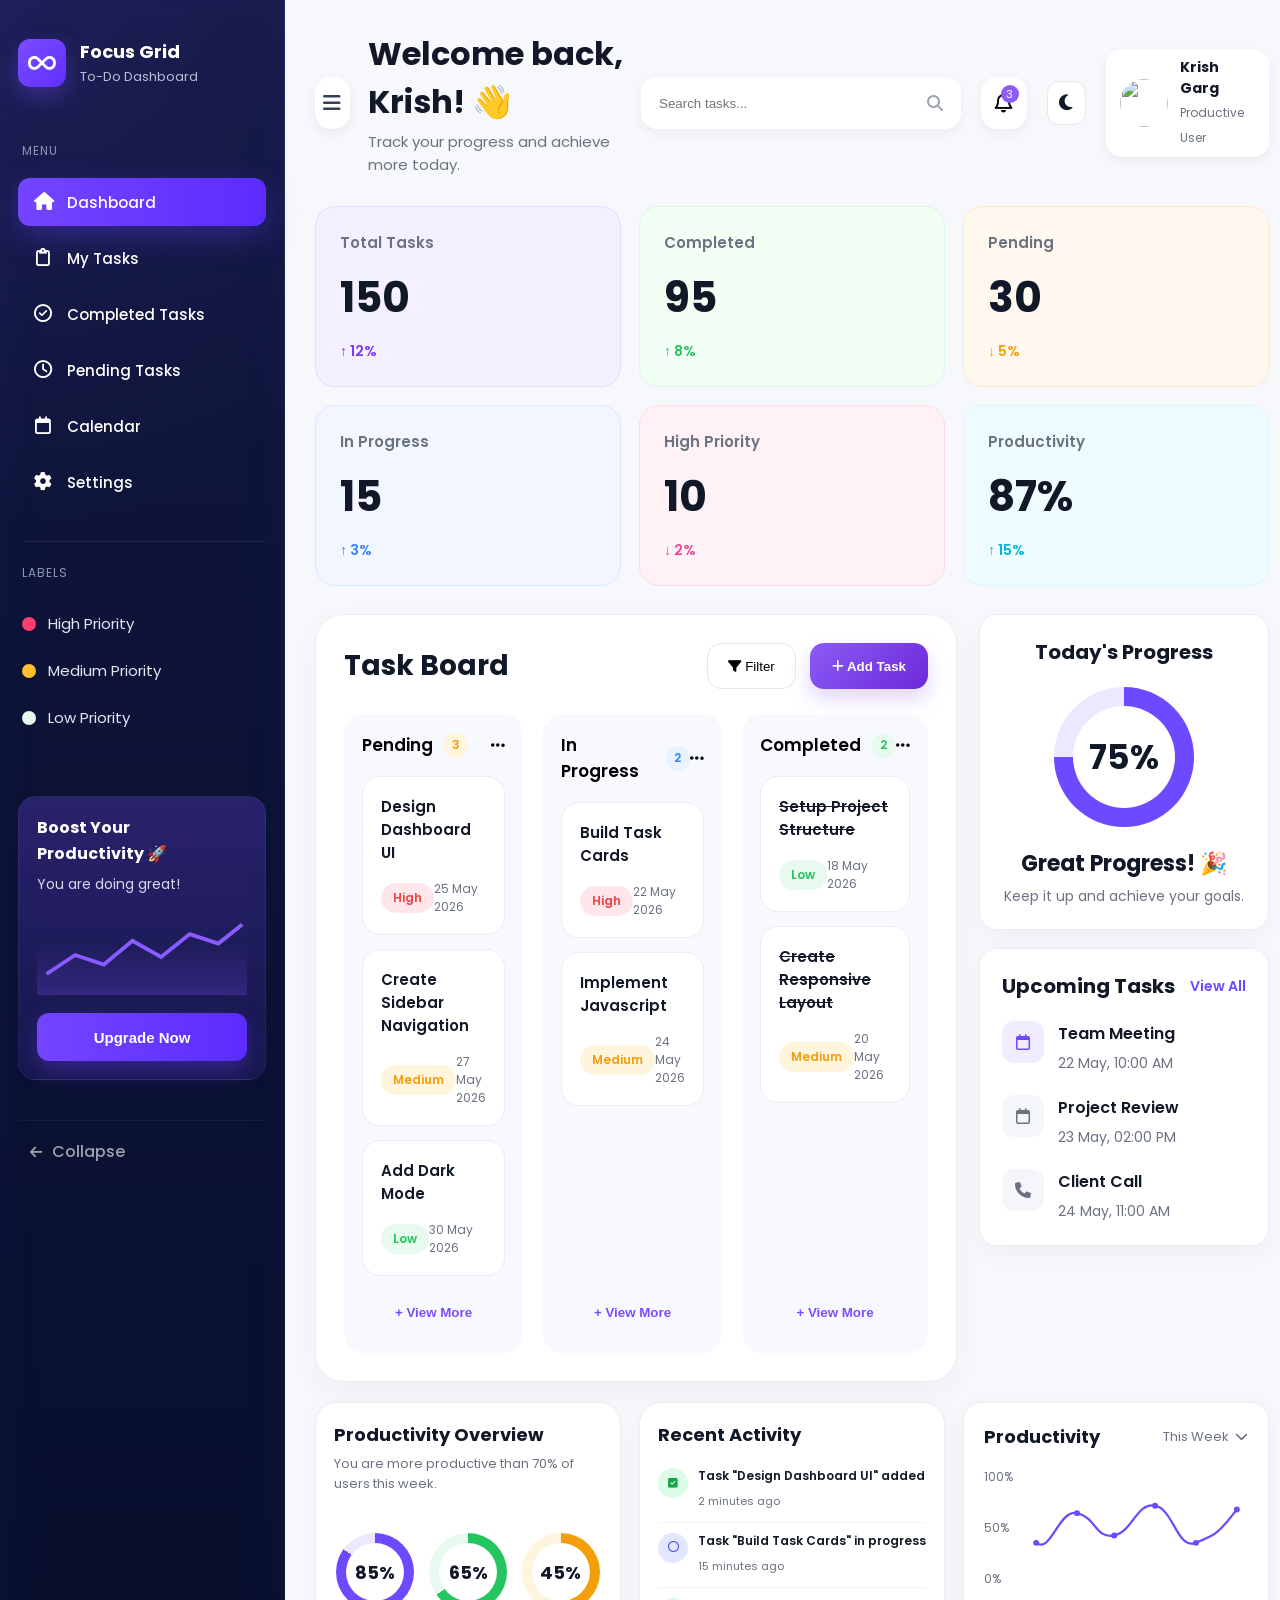
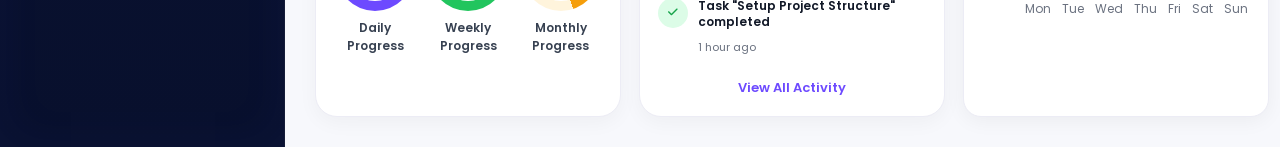
==== index.html @ 24619a92 "Add files via upload" ====
<!DOCTYPE html>
<html lang="en">

<head>
    <meta charset="UTF-8">
    <meta name="viewport" content="width=device-width, initial-scale=1.0">
    <title>CSS Grid Layout Example</title>
    <!-- Google Font -->
    <link href="https://fonts.googleapis.com/css2?family=Poppins:wght@300;400;500;600;700&display=swap"
        rel="stylesheet">

    <!-- Font Awesome -->
    <link rel="stylesheet" href="https://cdnjs.cloudflare.com/ajax/libs/font-awesome/6.5.1/css/all.min.css" />

    <!-- Remix Icons -->
    <link href="https://cdn.jsdelivr.net/npm/remixicon@4.2.0/fonts/remixicon.css" rel="stylesheet" />
    <link rel="stylesheet" href="style.css">
</head>

<body>

    <div class="dashboard">

        <!-- SIDEBAR -->
        <aside class="sidebar">

            <div>

                <!-- Logo -->
                <div class="logo">
                    <div class="logo-box">
                        <i class="fa-solid fa-infinity"></i>
                    </div>

                    <div>
                        <h2>Focus Grid</h2>
                        <p>To-Do Dashboard</p>
                    </div>
                </div>

                <!-- Menu -->
                <div class="menu-title">MENU</div>

                <ul class="menu">
                    <li class="active">
                        <i class="fa-solid fa-house"></i>
                        Dashboard
                    </li>

                    <li>
                        <i class="fa-regular fa-clipboard"></i>
                        My Tasks
                    </li>

                    <li>
                        <i class="fa-regular fa-circle-check"></i>
                        Completed Tasks
                    </li>

                    <li>
                        <i class="fa-regular fa-clock"></i>
                        Pending Tasks
                    </li>

                    <li>
                        <i class="fa-regular fa-calendar"></i>
                        Calendar
                    </li>

                    <li>
                        <i class="fa-solid fa-gear"></i>
                        Settings
                    </li>
                </ul>

                <!-- Labels -->
                <div class="menu-title labels-title">LABELS</div>

                <ul class="labels">

                    <li>
                        <span class="dot red"></span>
                        High Priority
                    </li>

                    <li>
                        <span class="dot yellow"></span>
                        Medium Priority
                    </li>

                    <li>
                        <span class="dot green"></span>
                        Low Priority
                    </li>

                </ul>

                <!-- Upgrade Card -->
                <div class="upgrade-card">

                    <h3>Boost Your<br>Productivity 🚀</h3>

                    <p>You are doing great!</p>

                    <div class="graph">
                        <span></span>
                    </div>

                    <button>Upgrade Now</button>

                </div>

                <div class="collapse-btn">
                    <i class="fa-solid fa-arrow-left"></i>
                    <span>Collapse</span>
                </div>

            </div>

        </aside>

        <!-- MAIN CONTENT -->
        <main class="main-content">

            <!-- TOPBAR -->
            <header class="topbar">

                <!-- Left Side -->
                <div class="header-left">

                    <button id="menuToggle" class="menu-toggle">
                        <i class="fa-solid fa-bars"></i>
                    </button>

                    <div class="welcome">
                        <h1>Welcome back, Krish! 👋</h1>
                        <p>Track your progress and achieve more today.</p>
                    </div>

                </div>

                <!-- Right Side -->
                <div class="top-actions">

                    <div class="search-box">
                        <input type="text" placeholder="Search tasks...">
                        <i class="fa-solid fa-magnifying-glass"></i>
                    </div>

                    <div class="notification">
                        <i class="fa-regular fa-bell"></i>
                        <span>3</span>
                    </div>

                    <div class="theme-toggle" id="themeToggle">
                        <i class="fa-solid fa-moon"></i>
                    </div>

                    <div class="profile">
                        <img src="https://i.pravatar.cc/60?img=57" alt="">
                        <div>
                            <h4>Krish Garg</h4>
                            <span>Productive User</span>
                        </div>
                    </div>

                </div>

            </header>

            <div class="content-area">
                <!-- Dashboard Content -->
            </div>

            <!-- Stats -->
            <section class="stats-grid">

                <div class="stat-card purple">
                    <h4>Total Tasks</h4>
                    <h2>150</h2>
                    <p>↑ 12%</p>
                </div>

                <div class="stat-card green">
                    <h4>Completed</h4>
                    <h2>95</h2>
                    <p>↑ 8%</p>
                </div>

                <div class="stat-card orange">
                    <h4>Pending</h4>
                    <h2>30</h2>
                    <p>↓ 5%</p>
                </div>

                <div class="stat-card blue">
                    <h4>In Progress</h4>
                    <h2>15</h2>
                    <p>↑ 3%</p>
                </div>

                <div class="stat-card pink">
                    <h4>High Priority</h4>
                    <h2>10</h2>
                    <p>↓ 2%</p>
                </div>

                <div class="stat-card cyan">
                    <h4>Productivity</h4>
                    <h2>87%</h2>
                    <p>↑ 15%</p>
                </div>

            </section>
            <div class="dashboard-content">

                <!-- TASK BOARD -->
                <section class="task-board">

                    <div class="board-header">

                        <h2>Task Board</h2>

                        <div class="board-actions">

                            <button class="filter-btn">
                                <i class="fa-solid fa-filter"></i>
                                Filter
                            </button>

                            <button class="add-btn" id="openTaskModal">
                                <i class="fa-solid fa-plus"></i>
                                Add Task
                            </button>

                        </div>

                    </div>

                    <div class="board-columns">

                        <!-- Pending -->
                        <div class="task-column">

                            <div class="column-header">
                                <div class="title-group">
                                    <h3>Pending</h3>
                                    <span class="count orange" id="pendingCount">3</span>
                                </div>

                                <i class="fa-solid fa-ellipsis"></i>
                            </div>

                            <div class="task-list" id="pendingTasks">

                                <div class="task-card">
                                    <h4>Design Dashboard UI</h4>
                                    <div class="task-footer">
                                        <span class="priority high">High</span>
                                        <span class="date">25 May 2026</span>
                                    </div>
                                </div>

                                <div class="task-card">
                                    <h4>Create Sidebar Navigation</h4>
                                    <div class="task-footer">
                                        <span class="priority medium">Medium</span>
                                        <span class="date">27 May 2026</span>
                                    </div>
                                </div>

                                <div class="task-card">
                                    <h4>Add Dark Mode</h4>
                                    <div class="task-footer">
                                        <span class="priority low">Low</span>
                                        <span class="date">30 May 2026</span>
                                    </div>
                                </div>

                            </div>

                            <button class="column-add">+ View More</button>

                        </div>

                        <!-- In Progress -->
                        <div class="task-column">

                            <div class="column-header">
                                <div class="title-group">
                                    <h3>In Progress</h3>
                                    <span class="count blue" id="progressCount">2</span>
                                </div>

                                <i class="fa-solid fa-ellipsis"></i>
                            </div>

                            <div class="task-list" id="progressTasks">

                                <div class="task-card">
                                    <h4>Build Task Cards</h4>
                                    <div class="task-footer">
                                        <span class="priority high">High</span>
                                        <span class="date">22 May 2026</span>
                                    </div>
                                </div>

                                <div class="task-card">
                                    <h4>Implement Javascript</h4>
                                    <div class="task-footer">
                                        <span class="priority medium">Medium</span>
                                        <span class="date">24 May 2026</span>
                                    </div>
                                </div>

                            </div>

                            <button class="column-add">+ View More</button>

                        </div>

                        <!-- Completed -->
                        <div class="task-column">

                            <div class="column-header">
                                <div class="title-group">
                                    <h3>Completed</h3>
                                    <span class="count green" id="completedCount">2</span>
                                </div>

                                <i class="fa-solid fa-ellipsis"></i>
                            </div>

                            <div class="task-list" id="completedTasks">

                                <div class="task-card completed">
                                    <h4>Setup Project Structure</h4>
                                    <div class="task-footer">
                                        <span class="priority low">Low</span>
                                        <span class="date">18 May 2026</span>
                                    </div>
                                </div>

                                <div class="task-card completed">
                                    <h4>Create Responsive Layout</h4>
                                    <div class="task-footer">
                                        <span class="priority medium">Medium</span>
                                        <span class="date">20 May 2026</span>
                                    </div>
                                </div>

                            </div>

                            <button class="column-add">+ View More</button>

                        </div>

                    </div>

                </section>

                <!-- ADD TASK MODAL -->
                <div class="task-modal" id="taskModal">

                    <div class="task-modal-content">

                        <button class="close-modal" id="closeModal">×</button>

                        <h2>Add New Task</h2>

                        <input type="text" id="taskName" placeholder="Task Name">

                        <input type="date" id="taskDate">

                        <select id="taskLabel">
                            <option value="high">High Priority</option>
                            <option value="medium">Medium Priority</option>
                            <option value="low">Low Priority</option>
                        </select>

                        <select id="taskCategory">
                            <option value="pending">Pending</option>
                            <option value="progress">In Progress</option>
                            <option value="completed">Completed</option>
                        </select>

                        <button id="saveTask">Add Task</button>

                    </div>
                </div>

                <!-- Future Right Panel -->
                <aside class="right-panel">

                    <!-- Today's Progress -->
                    <div class="right-card progress-card">

                        <h3>Today's Progress</h3>

                        <div class="progress-circle">
                            <span>75%</span>
                        </div>

                        <h4>Great Progress! 🎉</h4>

                        <p>Keep it up and achieve your goals.</p>

                    </div>

                    <!-- Upcoming Tasks -->
                    <div class="right-card upcoming-card">

                        <div class="card-header">
                            <h3>Upcoming Tasks</h3>
                            <a href="#">View All</a>
                        </div>

                        <div class="upcoming-task">

                            <div class="task-icon purple">
                                <i class="fa-regular fa-calendar"></i>
                            </div>

                            <div class="task-info">
                                <h4>Team Meeting</h4>
                                <span>22 May, 10:00 AM</span>
                            </div>

                        </div>

                        <div class="upcoming-task">

                            <div class="task-icon gray">
                                <i class="fa-regular fa-calendar"></i>
                            </div>

                            <div class="task-info">
                                <h4>Project Review</h4>
                                <span>23 May, 02:00 PM</span>
                            </div>

                        </div>

                        <div class="upcoming-task">

                            <div class="task-icon gray">
                                <i class="fa-solid fa-phone"></i>
                            </div>

                            <div class="task-info">
                                <h4>Client Call</h4>
                                <span>24 May, 11:00 AM</span>
                            </div>

                        </div>

                    </div>


                </aside>

            </div>

            <!-- ================= PRODUCTIVITY + ACTIVITY ================= -->

            <section class="bottom-widgets">

                <!-- Productivity Overview -->

                <div class="bottom-card productivity-overview">

                    <h3>Productivity Overview</h3>

                    <p class="overview-text">
                        You are more productive than 70% of users this week.
                    </p>

                    <div class="progress-stats">

                        <div class="mini-progress">
                            <div class="circle circle-purple">
                                <span>85%</span>
                            </div>
                            <h5>Daily Progress</h5>
                        </div>

                        <div class="mini-progress">
                            <div class="circle circle-green">
                                <span>65%</span>
                            </div>
                            <h5>Weekly Progress</h5>
                        </div>

                        <div class="mini-progress">
                            <div class="circle circle-orange">
                                <span>45%</span>
                            </div>
                            <h5>Monthly Progress</h5>
                        </div>

                    </div>

                </div>

                <!-- Recent Activity -->

                <div class="bottom-card recent-activity">

                    <h3>Recent Activity</h3>

                    <div class="activity-list" id="activityList">

                        <div class="activity-item">

                            <div class="activity-icon green-bg">
                                <i class="fa-solid fa-square-check"></i>
                            </div>

                            <div class="activity-content">
                                <h4>Task "Design Dashboard UI" added</h4>
                                <span>2 minutes ago</span>
                            </div>

                        </div>

                        <div class="activity-item">

                            <div class="activity-icon blue-bg">
                                <i class="fa-regular fa-circle"></i>
                            </div>

                            <div class="activity-content">
                                <h4>Task "Build Task Cards" in progress</h4>
                                <span>15 minutes ago</span>
                            </div>

                        </div>

                        <div class="activity-item">

                            <div class="activity-icon light-green-bg">
                                <i class="fa-solid fa-check"></i>
                            </div>

                            <div class="activity-content">
                                <h4>Task "Setup Project Structure" completed</h4>
                                <span>1 hour ago</span>
                            </div>

                        </div>

                    </div>

                    <a href="#" class="activity-link">
                        View All Activity
                    </a>

                </div>

                <div class="productivity-card">

                    <div class="productivity-header">
                        <h3>Productivity</h3>

                        <div class="week-select">
                            This Week
                            <i class="fa-solid fa-chevron-down"></i>
                        </div>
                    </div>

                    <div class="chart-wrapper">

                        <div class="y-axis">
                            <span>100%</span>
                            <span>50%</span>
                            <span>0%</span>
                        </div>

                        <div class="chart-area">

                            <svg viewBox="0 0 300 120">

                                <path d="M15 80
                       C35 95,45 35,70 40
                       C95 45,95 75,120 70
                       C145 65,150 25,175 30
                       C200 35,205 90,230 80
                       C250 70,255 75,285 35" fill="none" stroke="#6D4AFF" stroke-width="3" stroke-linecap="round" />

                                <circle cx="15" cy="80" r="4" />
                                <circle cx="70" cy="40" r="4" />
                                <circle cx="120" cy="70" r="4" />
                                <circle cx="175" cy="30" r="4" />
                                <circle cx="230" cy="80" r="4" />
                                <circle cx="285" cy="35" r="4" />

                            </svg>

                            <div class="days">
                                <span>Mon</span>
                                <span>Tue</span>
                                <span>Wed</span>
                                <span>Thu</span>
                                <span>Fri</span>
                                <span>Sat</span>
                                <span>Sun</span>
                            </div>

                        </div>

                    </div>

                </div>
            </section>
        </main>
        <script src="script.js"></script>
</body>
---- style.css ----
* {
    margin: 0;
    padding: 0;
    box-sizing: border-box;
}

body {
    background: #f6f7fb;
    font-family: 'Poppins', sans-serif;
}

.dashboard {
    display: flex;
    min-height: 100vh;
    position: relative;
    overflow-x: hidden;
}

/* Sidebar */

@import url('https://fonts.googleapis.com/css2?family=Inter:wght@400;500;600;700&display=swap');

.sidebar {
    width: 285px;
    min-width: 285px;
    min-height: 100vh;
    transition:
        transform .35s ease,
        opacity .35s ease;
    transform: translateX(0);
    background:
        radial-gradient(circle at top left,
            rgba(112, 81, 255, .12),
            transparent 30%),
        linear-gradient(180deg,
            #11183f 0%,
            #0b1234 50%,
            #08102d 100%);
    color: #fff;
    padding: 18px;
    display: flex;
    flex-direction: column;
    justify-content: space-between;
    border-right: 1px solid rgba(255, 255, 255, .05);
    box-shadow: inset 0 0 50px rgba(106, 90, 255, .05);
}

.sidebar.hidden {
    transform: translateX(-100%);
    opacity: 0;
    position: absolute;
    left: 0;
    top: 0;
}

.logo {
    display: flex;
    align-items: center;
    gap: 14px;
    margin-bottom: 55px;
    margin-top: 20px;
}

.logo-box {
    width: 48px;
    height: 48px;
    border-radius: 12px;
    background: linear-gradient(135deg, #7c4dff, #5f2eff);
    display: flex;
    align-items: center;
    justify-content: center;
    box-shadow: 0 10px 25px rgba(124, 77, 255, .35);
}

.logo-box i {
    color: white;
    font-size: 22px;
}

.logo h2 {
    font-size: 18px;
    font-weight: 700;
    margin-bottom: 2px;
}

.logo p {
    color: #b9c0d3;
    font-size: 13px;
}

.menu-title {
    font-size: 12px;
    color: #8e96b5;
    letter-spacing: 1px;
    margin-bottom: 18px;
    margin-left: 4px;
}

.menu {
    list-style: none;
}

.menu li {
    display: flex;
    align-items: center;
    gap: 15px;
    height: 48px;
    padding: 0 16px;
    border-radius: 12px;
    margin-bottom: 8px;
    cursor: pointer;
    font-size: 15px;
    font-weight: 500;
    transition: .3s;
}

.menu li i {
    width: 18px;
    text-align: center;
    font-size: 18px;
}

.menu li:hover {
    background: rgba(255, 255, 255, .04);
}

.menu li.active {
    background:
        linear-gradient(90deg,
            #7445ff,
            #5b2cff 100%);
    box-shadow: 0 10px 30px rgba(107, 66, 255, .35);
}

.labels-title {
    margin-top: 35px;
    padding-top: 22px;
    border-top: 1px solid rgba(255, 255, 255, .08);
}

.labels {
    list-style: none;
}

.labels li {
    display: flex;
    align-items: center;
    gap: 12px;
    padding: 12px 4px;
    font-size: 15px;
    color: #e3e7f3;
}

.dot {
    width: 14px;
    height: 14px;
    border-radius: 50%;
}

.red {
    background: #ff3d6e;
}

.yellow {
    background: #ffbf2f;
}

.green {
    background: #2dd36f;
}

.upgrade-card {
    margin-top: 55px;
    padding: 18px;
    border-radius: 18px;
    background:
        linear-gradient(180deg,
            rgba(118, 77, 255, .28),
            rgba(77, 51, 186, .18));
    border: 1px solid rgba(255, 255, 255, .05);
}

.upgrade-card h3 {
    font-size: 16px;
    line-height: 1.6;
    margin-bottom: 8px;
}

.upgrade-card p {
    color: #d6daf0;
    font-size: 14px;
    margin-bottom: 20px;
}

.graph {
    height: 80px;
    position: relative;
    margin-bottom: 18px;
}

.graph::before {
    content: "";
    position: absolute;
    inset: 0;
    background:
        url("data:image/svg+xml,%3Csvg xmlns='http://www.w3.org/2000/svg' width='220' height='80'%3E%3Cpath d='M10 60 L40 40 L70 50 L100 25 L130 42 L160 18 L190 28 L215 8' stroke='%238a5cff' stroke-width='4' fill='none'/%3E%3C/svg%3E") center/contain no-repeat;
}

.graph span {
    position: absolute;
    inset: auto 0 0 0;
    height: 50px;
    background:
        linear-gradient(to top,
            rgba(124, 77, 255, .25),
            transparent);
}

.upgrade-card button {
    width: 100%;
    height: 48px;
    border: none;
    border-radius: 12px;
    color: #fff;
    font-size: 15px;
    font-weight: 600;
    cursor: pointer;
    background:
        linear-gradient(90deg,
            #7445ff,
            #5b2cff);
    box-shadow: 0 10px 25px rgba(107, 66, 255, .35);
}

.collapse-btn{
    display:flex;
    align-items:center;
    gap:10px;

    width:100%;
    padding:18px 12px;
    margin-top:40px;

    color:#9ca3af;
    font-size:16px;
    font-weight:500;

    cursor:pointer;
    transition:all .3s ease;

    border-top:1px solid rgba(255,255,255,0.05);
}

.collapse-btn:hover{
    color:#ffffff;
}

.collapse-btn i{
    font-size:14px;
}

/* Main Content */

.main-content {
    flex: 1;
    padding: 30px;
    background: #f7f8fc;
    transition: all .35s ease;
}

.main-content.expanded {
    margin-left: 0;
}

.topbar {
    display: flex;
    justify-content: space-between;
    align-items: center;
    margin-bottom: 30px;
}

.header-left {
    display: flex;
    align-items: center;
    gap: 18px;
}

.menu-toggle {
    width: 52px;
    height: 52px;
    border: none;
    outline: none;
    cursor: pointer;
    border-radius: 16px;
    background: #ffffff;
    display: flex;
    align-items: center;
    justify-content: center;
    font-size: 20px;
    color: #374151;
    box-shadow: 0 4px 12px rgba(0, 0, 0, .06);
    transition: .3s;
}

.menu-toggle:hover {
    transform: translateY(-2px);
    box-shadow: 0 10px 25px rgba(0, 0, 0, .08);
}

.menu-toggle i {
    font-size: 20px;
}

.welcome h1 {
    font-size: 32px;
    font-weight: 700;
    color: #111827;
    margin-bottom: 4px;
}

.welcome p {
    color: #6b7280;
    font-size: 15px;
}

.top-actions {
    display: flex;
    align-items: center;
    gap: 20px;
}

.search-box {
    position: relative;
}

.search-box input {
    width: 320px;
    height: 52px;
    border: none;
    outline: none;
    border-radius: 16px;
    background: #ffffff;
    padding: 0 50px 0 18px;
    box-shadow: 0 4px 12px rgba(0, 0, 0, .05);
}

.search-box input:focus {
    box-shadow:
        0 0 0 4px rgba(139, 92, 246, .15),
        0 8px 25px rgba(139, 92, 246, .20);

    border: 1px solid #8b5cf6;
}

.search-box i {
    position: absolute;
    right: 18px;
    top: 50%;
    transform: translateY(-50%);
    color: #9ca3af;
}

.notification {
    width: 52px;
    height: 52px;
    background: #ffffff;
    border-radius: 16px;
    display: flex;
    align-items: center;
    justify-content: center;
    position: relative;
    box-shadow: 0 4px 12px rgba(0, 0, 0, .05);
}

.notification i {
    font-size: 20px;
}

.notification span {
    position: absolute;
    top: 8px;
    right: 8px;
    width: 18px;
    height: 18px;
    border-radius: 50%;
    background: #8b5cf6;
    color: white;
    font-size: 11px;
    display: flex;
    align-items: center;
    justify-content: center;
}

.profile {
    display: flex;
    align-items: center;
    gap: 12px;
    background: #ffffff;
    padding: 8px 14px;
    border-radius: 16px;
    box-shadow: 0 4px 12px rgba(0, 0, 0, .05);
}

.profile img {
    width: 48px;
    height: 48px;
    border-radius: 50%;
}

.profile h4 {
    font-size: 14px;
    color: #111827;
}

.profile span {
    font-size: 12px;
    color: #6b7280;
}

.theme-toggle{
    width:44px;
    height:44px;
    border-radius:12px;
    background:#fff;
    border:1px solid #e5e7eb;

    display:flex;
    align-items:center;
    justify-content:center;

    cursor:pointer;
    transition:.3s;
}

.theme-toggle:hover{
    background:#f8fafc;
    transform:translateY(-2px);
}

.theme-toggle i{
    font-size:18px;
    color:#111827;
}
/* ==========================
STATS
========================== */

.stats-grid {
    display: grid;
    grid-template-columns: repeat(6, 1fr);
    gap: 18px;
    margin-bottom: 28px;
}

.stat-card{
    padding:24px;
    border-radius:20px;
    border:1px solid #ececf5;
    transition:.3s;
}

.stat-card:hover{
    transform:translateY(-4px);
}

/* Total Tasks */
.stat-card.purple{
    background:#f5f0ff;
    border-color:#e6dbff;
}

/* Completed */
.stat-card.green{
    background:#f1fff5;
    border-color:#d8f7e2;
}

/* Pending */
.stat-card.orange{
    background:#fff8ee;
    border-color:#ffe8c4;
}

/* In Progress */
.stat-card.blue{
    background:#f2f7ff;
    border-color:#dbe8ff;
}

/* High Priority */
.stat-card.pink{
    background:#fff2f6;
    border-color:#ffd9e5;
}

/* Productivity */
.stat-card.cyan{
    background:#eefcff;
    border-color:#d5f7ff;
}

.stat-card h2{
    font-size:42px;
    font-weight:700;
    color:#111827;
    margin:12px 0;
}

.stat-card h4{
    color:#6b7280;
    font-size:15px;
    font-weight:600;
}

.stat-card p{
    font-size:14px;
    font-weight:600;
}

.green p{
    color:#22c55e;
}

.orange p{
    color:#f59e0b;
}

.blue p{
    color:#3b82f6;
}

.pink p{
    color:#ec4899;
}

.purple p{
    color:#7c3aed;
}

.cyan p{
    color:#06b6d4;
}

/* ================= DASHBOARD CONTENT ================= */

.dashboard-content{
    display:grid;
    grid-template-columns:1fr 290px;
    gap:22px;
    margin-top:24px;
}

/* ================= TASK BOARD ================= */

.task-board{
    background:#fff;
    border:1px solid #ececf5;
    border-radius:28px;
    padding:28px;
    box-shadow:0 10px 30px rgba(0,0,0,.04);
}

.board-header{
    display:flex;
    justify-content:space-between;
    align-items:center;
    margin-bottom:25px;
}

.board-header h2{
    font-size:28px;
    font-weight:700;
    color:#111827;
}

.board-actions{
    display:flex;
    gap:14px;
}

.filter-btn{
    height:46px;
    padding:0 20px;
    border:1px solid #e5e7eb;
    background:#fff;
    border-radius:14px;
    cursor:pointer;
    font-weight:500;
    transition:.3s;
}

.filter-btn:hover{
    background:#f8fafc;
}

.add-btn{
    height:46px;
    padding:0 22px;
    border:none;
    color:#fff;
    border-radius:14px;
    cursor:pointer;
    font-weight:600;
    background:linear-gradient(135deg,#8b5cf6,#6d28d9);
    box-shadow:0 10px 20px rgba(139,92,246,.25);
}

/* ================= COLUMNS ================= */

.board-columns{
    display:grid;
    grid-template-columns:repeat(3,1fr);
    gap:20px;
}

.task-column{
    background:#f8f9ff;
    border-radius:20px;
    padding:18px;
    min-height:450px;
    display:flex;
    flex-direction:column;
}

.column-header{
    display:flex;
    justify-content:space-between;
    align-items:center;
    margin-bottom:18px;
}

.title-group{
    display:flex;
    align-items:center;
    gap:10px;
}

.column-header h3{
    font-size:17px;
    font-weight:600;
}

.count{
    width:25px;
    height:25px;
    border-radius:50%;
    display:flex;
    align-items:center;
    justify-content:center;
    font-size:12px;
    font-weight:600;
}

.orange{
    background:#fff4dc;
    color:#f59e0b;
}

.blue{
    background:#e9f2ff;
    color:#3b82f6;
}

.green{
    background:#e8faef;
    color:#22c55e;
}

/* ================= TASK CARD ================= */

.task-card{
    background:#fff;
    border:1px solid #ececf5;
    border-radius:18px;
    padding:18px;
    margin-bottom:14px;
    transition:.3s;
}

.task-card:hover{
    transform:translateY(-4px);
    box-shadow:0 14px 30px rgba(0,0,0,.07);
}

.task-card h4{
    font-size: 15px;
    font-weight: 550; 
    margin-bottom: 16px;
    color: #111827;
}

.task-footer{
    display:flex;
    justify-content:space-between;
    align-items:center;
}

.priority{
    padding:6px 12px;
    border-radius:30px;
    font-size:12px;
    font-weight:600;
}

.high{
    background:#ffe6eb;
    color:#ef4444;
}

.medium{
    background:#fff4dc;
    color:#f59e0b;
}

.low{
    background:#e8faef;
    color:#22c55e;
}

.date{
    font-size:12px;
    color:#6b7280;
}

.completed h4{
    text-decoration:line-through;
    opacity:.6;
}

.column-add{
    margin-top:auto;
    width:100%;
    height:45px;
    border:none;
    background:transparent;
    color:#7c4dff;
    font-weight:600;
    cursor:pointer;
    border-radius:14px;
    transition:.3s;
}

.column-add:hover{
    background:#eef2ff;
}

/* ================= MODAL ================= */

.task-modal{
    position:fixed;
    inset:0;
    background:rgba(17,24,39,.45);
    backdrop-filter:blur(8px);

    display:none;
    justify-content:center;
    align-items:center;

    z-index:999;
}

.task-modal.active{
    display:flex;
}

.task-modal-content{
    width:430px;
    background:rgba(255,255,255,.95);
    backdrop-filter:blur(20px);

    padding:30px;
    border-radius:28px;

    box-shadow:
    0 25px 60px rgba(0,0,0,.15);

    animation:popup .3s ease;
}

@keyframes popup{
    from{
        transform:translateY(20px);
        opacity:0;
    }
    to{
        transform:translateY(0);
        opacity:1;
    }
}

.task-modal-content h2{
    font-size:26px;
    color:#111827;
    margin-bottom:22px;
}

.task-modal-content input,
.task-modal-content select{
    width:100%;
    height:54px;

    border:1px solid #e5e7eb;
    border-radius:16px;

    padding:0 18px;

    margin-bottom:16px;

    outline:none;

    font-size:15px;

    transition:.3s;
}

.task-modal-content input:focus,
.task-modal-content select:focus{
    border-color:#8b5cf6;
    box-shadow:0 0 0 4px rgba(139,92,246,.15);
}

#saveTask{
    width:100%;
    height:54px;

    border:none;
    border-radius:16px;

    background:linear-gradient(135deg,#8b5cf6,#6d28d9);

    color:white;

    font-size:16px;
    font-weight:600;

    cursor:pointer;

    box-shadow:0 15px 30px rgba(139,92,246,.3);

    transition:.3s;
}

#saveTask:hover{
    transform:translateY(-2px);
}

.task-modal-content{
  position: relative;
}

.close-modal{
  position: absolute;
  top: 30px;
  right: 35px;
  background: transparent;
  border: none;
  font-size: 30px;
  cursor: pointer;
  color: #333;
}

.close-modal:hover{
  color: red;
}

.task-card.completed h4{
    text-decoration: line-through;
    opacity: 1;
}

/* ================= BOTTOM SECTION ================= */

.bottom-widgets{
    margin-top:20px;
    display:grid;

    /* poori available width use kare */
    grid-template-columns:1fr 1fr 1fr;

    gap:18px;
    width:100%;
}

.bottom-card{
    background:#fff;
    border:1px solid #ececf5;
    border-radius:22px;
    padding:18px;
    box-shadow:0 6px 20px rgba(0,0,0,.04);
    min-height:220px;
}

/* ================= PRODUCTIVITY OVERVIEW ================= */

.bottom-card h3{
    font-size:18px;
    font-weight:700;
    color:#111827;
    margin-bottom:6px;
}

.overview-text{
    color:#6b7280;
    font-size:13px;
    line-height:1.5;
    margin-bottom:40px;
}

.progress-stats{
    display:flex;
    justify-content:space-between;
    align-items:center;
    gap:10px;
}

.mini-progress{
    text-align:center;
    flex:1;
}

.circle{
    width:78px;
    height:78px;
    margin:0 auto 8px;
    border-radius:50%;
    position:relative;
    display:flex;
    justify-content:center;
    align-items:center;
}

.circle::before{
    content:"";
    position:absolute;
    width:58px;
    height:58px;
    border-radius:50%;
    background:#fff;
}

.circle span{
    position:relative;
    z-index:2;
    font-size:18px;
    font-weight:700;
    color:#111827;
}

.circle-purple{
    background:conic-gradient(
        #6d4aff 306deg,
        #ece8ff 0
    );
}

.circle-green{
    background:conic-gradient(
        #22c55e 234deg,
        #e8faef 0
    );
}

.circle-orange{
    background:conic-gradient(
        #f59e0b 162deg,
        #fff4dc 0
    );
}

.mini-progress h5{
    font-size:12px;
    font-weight:600;
    color:#374151;
}

/* ================= RECENT ACTIVITY ================= */

.activity-list{
    margin-top:10px;
}

.activity-item{
    display:flex;
    gap:10px;
    align-items:flex-start;
    padding:10px 0;
    border-bottom:1px solid #f3f4f6;
}

.activity-item:last-child{
    border-bottom:none;
}

.activity-icon{
    width:30px;
    height:30px;
    border-radius:50%;
    display:flex;
    align-items:center;
    justify-content:center;
    flex-shrink:0;
    font-size:11px;
}

.green-bg{
    background:#dcfce7;
    color:#16a34a;
}

.blue-bg{
    background:#e0e7ff;
    color:#4f46e5;
}

.light-green-bg{
    background:#dcfce7;
    color:#16a34a;
}

.activity-content{
    flex:1;
}

.activity-content h4{
    font-size:12px;
    font-weight:600;
    color:#111827;
    margin-bottom:2px;
    line-height:1.4;
}

.activity-content span{
    font-size:11px;
    color:#6b7280;
}

.activity-link{
    display:block;
    text-align:center;
    margin-top:10px;
    color:#6d4aff;
    font-size:13px;
    font-weight:600;
    text-decoration:none;
}

/* ================= RIGHT PANEL ================= */

.right-panel{
    display:flex;
    flex-direction:column;
    gap:18px;
    width:100%;
}

/* CARD */

.right-card{
    background:#fff;
    border:1px solid #ececf5;
    border-radius:18px;
    padding:22px;
    box-shadow:0 8px 25px rgba(0,0,0,.04);
}

.right-card h3{
    font-size:20px;
    font-weight:700;
    color:#111827;
}

/* ================= PROGRESS CARD ================= */

.progress-card{
    text-align:center;
}

.progress-circle{
    width:140px;
    height:140px;
    margin:20px auto;
    border-radius:50%;

    background:
    conic-gradient(
        #6d4aff 270deg,
        #ece8ff 0
    );

    position:relative;

    display:flex;
    justify-content:center;
    align-items:center;
}

.progress-circle::before{
    content:"";
    position:absolute;
    width:102px;
    height:102px;
    background:#fff;
    border-radius:50%;
}

.progress-circle span{
    position:relative;
    z-index:2;
    font-size:34px;
    font-weight:700;
    color:#111827;
}

.progress-card h4{
    font-size:22px;
    margin-bottom:6px;
    color:#111827;
}

.progress-card p{
    color:#6b7280;
    font-size:14px;
}

/* ================= UPCOMING TASKS ================= */

.card-header{
    display:flex;
    justify-content:space-between;
    align-items:center;
    margin-bottom:20px;
}

.card-header a{
    text-decoration:none;
    color:#6d4aff;
    font-size:14px;
    font-weight:600;
}

.upcoming-task{
    display:flex;
    align-items:flex-start;
    gap:14px;
    margin-bottom:20px;
}

.upcoming-task:last-child{
    margin-bottom:0;
}

.task-icon{
    width:42px;
    height:42px;
    border-radius:12px;

    display:flex;
    align-items:center;
    justify-content:center;

    flex-shrink:0;
}

.task-icon.purple{
    background:#f1ebff;
    color:#6d4aff;
}

.task-icon.gray{
    background:#f5f6fa;
    color:#6b7280;
}

.task-info h4{
    font-size:16px;
    font-weight:600;
    color:#111827;
    margin-bottom:4px;
}

.task-info span{
    font-size:14px;
    color:#6b7280;
}

/* DARK MODE */

body.dark-mode .right-card{
    background:#1e1e2d;
    border-color:#2f3245;
}

body.dark-mode .right-card h3,
body.dark-mode .progress-card h4,
body.dark-mode .task-info h4,
body.dark-mode .progress-circle span{
    color:#fff;
}

body.dark-mode .progress-circle::before{
    background:#1e1e2d;
}

body.dark-mode .task-info span,
body.dark-mode .progress-card p{
    color:#a1a1aa;
}

.productivity-card{
    background:#fff;
    border:1px solid #ececf5;
    border-radius:18px;
    padding:20px;
    box-shadow:0 4px 20px rgba(0,0,0,.05);
}

.productivity-header{
    display:flex;
    justify-content:space-between;
    align-items:center;
    margin-bottom:18px;
}

.productivity-header h3{
    font-size:18px;
    font-weight:700;
    color:#111827;
}

.week-select{
    display:flex;
    align-items:center;
    gap:6px;
    font-size:13px;
    color:#6b7280;
    cursor:pointer;
}

.chart-wrapper{
    display:flex;
    gap:12px;
}

.y-axis{
    display:flex;
    flex-direction:column;
    justify-content:space-between;
    height:120px;
    font-size:12px;
    color:#6b7280;
}

.chart-area{
    flex:1;
}

.chart-area svg{
    width:100%;
    height:120px;
}

.chart-area circle{
    fill:#6D4AFF;
}

.days{
    display:flex;
    justify-content:space-between;
    margin-top:5px;
    font-size:12px;
    color:#6b7280;
}
/* COMPLETE DARK MODE */

body.dark-mode {
    background: #0f172a !important; 
}

body.dark-mode .main-content {
    background: #0f172a !important;
}

body.dark-mode .welcome h1 {
    color: #ffffff !important;
}

body.dark-mode .welcome p {
    color: #94a3b8 !important;
}

body.dark-mode .search-box input {
    background: #1e293b !important;
    border: 1px solid #334155 !important;
    color: #ffffff !important;
}

body.dark-mode .search-box input::placeholder {
    color: #64748b !important;
}

body.dark-mode .search-box i {
    color: #94a3b8 !important;
}

body.dark-mode .notification {
    background: #1e293b !important;
    color: #ffffff !important;
}

body.dark-mode .profile {
    background: #1e293b !important;
    border: 1px solid #334155 !important;
}

body.dark-mode .profile h4 {
    color: #ffffff !important;
}

body.dark-mode .profile span {
    color: #94a3b8 !important;
}

body.dark-mode .theme-toggle {
    background: #1e293b !important;
    border-color: #334155 !important;
}

body.dark-mode .theme-toggle i {
    color: #facc15 !important; 
}

body.dark-mode .task-board,
body.dark-mode .bottom-card,
body.dark-mode .productivity-card,
body.dark-mode .right-card {
    background: #ffffff !important;
    border: 1px solid #ececf5 !important;
    box-shadow: 0 10px 30px rgba(0, 0, 0, .04) !important;
}

body.dark-mode .board-header h2,
body.dark-mode .column-header h3,
body.dark-mode .task-card h4,
body.dark-mode .bottom-card h3,
body.dark-mode .productivity-header h3,
body.dark-mode .right-card h3,
body.dark-mode .progress-card h4,
body.dark-mode .task-info h4,
body.dark-mode .circle span,
body.dark-mode .progress-circle span,
body.dark-mode .activity-content h4 {
    color: #111827 !important;
}

body.dark-mode .overview-text,
body.dark-mode .date,
body.dark-mode .task-info span,
body.dark-mode .progress-card p,
body.dark-mode .activity-content span,
body.dark-mode .y-axis,
body.dark-mode .days,
body.dark-mode .week-select {
    color: #6b7280 !important;
}

body.dark-mode .task-column {
    background: #f8f9ff !important; 
}

body.dark-mode .task-card {
    background: #ffffff !important;
    border: 1px solid #ececf5 !important;
}

body.dark-mode .filter-btn {
    background: #ffffff !important;
    border: 1px solid #e5e7eb !important;
    color: #374151 !important;
}

body.dark-mode .column-add:hover {
    background: #eef2ff !important;
}

body.dark-mode .circle::before,
body.dark-mode .progress-circle::before {
    background: #ffffff !important; 
}

body.dark-mode .mini-progress h5 {
    color: #374151 !important;
}

body.dark-mode .activity-item {
    border-color: #f3f4f6 !important;
}

body.dark-mode .task-modal-content {
    background: rgba(30, 41, 59, 0.98) !important;
    border: 1px solid #475569 !important;
}

body.dark-mode .task-modal-content h2 {
    color: #ffffff !important;
}

body.dark-mode .task-modal-content input,
body.dark-mode .task-modal-content select {
    background: #0f172a !important;
    border: 1px solid #334155 !important;
    color: #ffffff !important;
}

body.dark-mode .close-modal {
    color: #94a3b8 !important;
}

/* ======================================
RESPONSIVE DESIGN
====================================== */

/* ==========================
LARGE DESKTOP
========================== */

@media (max-width:1400px){

.stats-grid{
    grid-template-columns:repeat(3,1fr);
}

}

/* ==========================
LAPTOP
========================== */

@media (max-width:1200px){

.dashboard-content{
    display:grid;
    grid-template-columns:1fr;
    gap:20px;
}

.right-panel{
    display:grid;
    grid-template-columns:repeat(2,1fr);
    gap:20px;
}

.bottom-widgets{
    grid-template-columns:repeat(2,1fr);
}

}

/* ==========================
TABLET
========================== */

@media (max-width:992px){

.dashboard{
    grid-template-columns:1fr;
}

.sidebar{
    position:fixed;
    top:0;
    left:-300px;

    width:280px;
    height:100vh;

    z-index:9999;
    transition:.35s ease;
    overflow-y:auto;
}

.sidebar.show{
    left:0;
}

.main-content{
    width:100%;
    margin-left:0;
    padding:20px;
}

.menu-toggle{
    display:flex;
}

.topbar{
    flex-direction:column;
    align-items:flex-start;
    gap:20px;
}

.header-left{
    width:100%;
}

.top-actions{
    width:100%;
    flex-wrap:wrap;
    gap:12px;
}

.search-box{
    flex:1;
    min-width:220px;
}

.search-box input{
    width:100%;
}

.stats-grid{
    grid-template-columns:repeat(2,1fr);
}

.board-columns{
    grid-template-columns:1fr;
}

.right-panel{
    grid-template-columns:1fr;
}

.bottom-widgets{
    grid-template-columns:1fr;
}

}

/* ==========================
MOBILE
========================== */

@media (max-width:768px){

.main-content{
    padding:15px;
}

.welcome h1{
    font-size:24px;
    line-height:1.3;
}

.welcome p{
    font-size:14px;
}

.profile{
    width:100%;
    justify-content:center;
}

.board-header{
    flex-direction:column;
    align-items:flex-start;
    gap:15px;
}

.board-actions{
    width:100%;
    display:flex;
    gap:10px;
}

.filter-btn,
.add-btn{
    flex:1;
}

.task-modal-content{
    width:95%;
}

}

/* ==========================
SMALL MOBILE
========================== */

@media (max-width:576px){

.stats-grid{
    grid-template-columns:1fr;
}

.right-panel{
    grid-template-columns:1fr;
}

.stat-card{
    padding:18px;
}

.stat-card h2{
    font-size:28px;
}

.welcome h1{
    font-size:20px;
}

.profile img{
    width:42px;
    height:42px;
}

.task-modal-content{
    padding:20px;
}

.progress-stats{
    flex-direction:column;
    gap:20px;
}

}

/* ==========================
EXTRA SMALL
========================== */

@media (max-width:400px){

.welcome h1{
    font-size:18px;
}

.welcome p{
    font-size:12px;
}

.profile h4,
.profile span{
    display:none;
}

.board-header h2{
    font-size:20px;
}

.task-card h4{
    font-size:14px;
}

}


/* Desktop Hide */
.sidebar.hidden{
    margin-left:-280px;
}

/* Tablet + Mobile */
@media (max-width:992px){

    .sidebar{
        position:fixed;
        top:0;
        left:0;
        height:100vh;
        z-index:9999;

        margin-left:0;
        transform:translateX(0);
    }

    .sidebar.hidden{
        transform:translateX(-100%);
    }

    .menu-toggle{
        display:flex;
    }
}
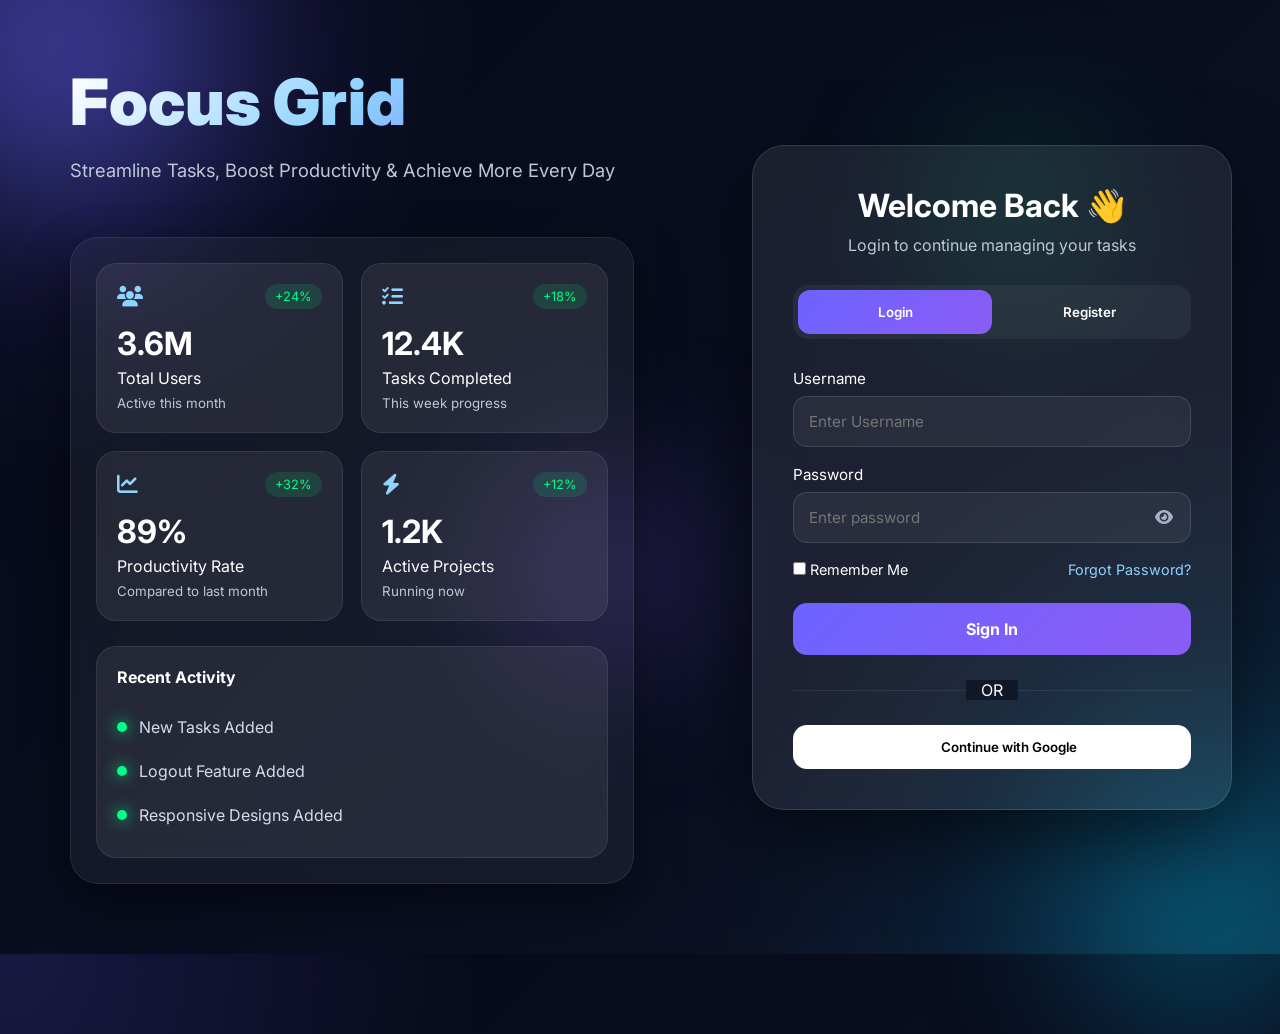
==== commit ddbc6e71: "Add files via upload" ====
--- a/index.html
+++ b/index.html
@@ -4,614 +4,280 @@
 <head>
     <meta charset="UTF-8">
     <meta name="viewport" content="width=device-width, initial-scale=1.0">
-    <title>CSS Grid Layout Example</title>
-    <!-- Google Font -->
-    <link href="https://fonts.googleapis.com/css2?family=Poppins:wght@300;400;500;600;700&display=swap"
-        rel="stylesheet">
-
-    <!-- Font Awesome -->
-    <link rel="stylesheet" href="https://cdnjs.cloudflare.com/ajax/libs/font-awesome/6.5.1/css/all.min.css" />
-
-    <!-- Remix Icons -->
-    <link href="https://cdn.jsdelivr.net/npm/remixicon@4.2.0/fonts/remixicon.css" rel="stylesheet" />
-    <link rel="stylesheet" href="style.css">
+    <title>OneShop Auth</title>
+
+    <link rel="stylesheet" href="index.css">
+
+    <!-- Icons -->
+    <link href="https://cdnjs.cloudflare.com/ajax/libs/font-awesome/6.5.1/css/all.min.css" rel="stylesheet">
 </head>
 
 <body>
 
-    <div class="dashboard">
-
-        <!-- SIDEBAR -->
-        <aside class="sidebar">
-
-            <div>
-
-                <!-- Logo -->
-                <div class="logo">
-                    <div class="logo-box">
-                        <i class="fa-solid fa-infinity"></i>
-                    </div>
-
-                    <div>
-                        <h2>Focus Grid</h2>
-                        <p>To-Do Dashboard</p>
-                    </div>
-                </div>
-
-                <!-- Menu -->
-                <div class="menu-title">MENU</div>
-
-                <ul class="menu">
-                    <li class="active">
-                        <i class="fa-solid fa-house"></i>
-                        Dashboard
-                    </li>
-
-                    <li>
-                        <i class="fa-regular fa-clipboard"></i>
-                        My Tasks
-                    </li>
-
-                    <li>
-                        <i class="fa-regular fa-circle-check"></i>
-                        Completed Tasks
-                    </li>
-
-                    <li>
-                        <i class="fa-regular fa-clock"></i>
-                        Pending Tasks
-                    </li>
-
-                    <li>
-                        <i class="fa-regular fa-calendar"></i>
-                        Calendar
-                    </li>
-
-                    <li>
-                        <i class="fa-solid fa-gear"></i>
-                        Settings
-                    </li>
-                </ul>
-
-                <!-- Labels -->
-                <div class="menu-title labels-title">LABELS</div>
-
-                <ul class="labels">
-
-                    <li>
-                        <span class="dot red"></span>
-                        High Priority
-                    </li>
-
-                    <li>
-                        <span class="dot yellow"></span>
-                        Medium Priority
-                    </li>
-
-                    <li>
-                        <span class="dot green"></span>
-                        Low Priority
-                    </li>
-
-                </ul>
-
-                <!-- Upgrade Card -->
-                <div class="upgrade-card">
-
-                    <h3>Boost Your<br>Productivity 🚀</h3>
-
-                    <p>You are doing great!</p>
-
-                    <div class="graph">
-                        <span></span>
-                    </div>
-
-                    <button>Upgrade Now</button>
-
-                </div>
-
-                <div class="collapse-btn">
-                    <i class="fa-solid fa-arrow-left"></i>
-                    <span>Collapse</span>
-                </div>
+    <div class="container">
+
+        <!-- Background Orbs -->
+        <div class="orb orb1"></div>
+        <div class="orb orb2"></div>
+        <div class="orb orb3"></div>
+        <div class="orb orb4"></div>
+
+        <!-- ================= LEFT PANEL ================= -->
+
+        <div class="left-panel">
+
+            <div class="brand-content">
+
+                <h1>Focus Grid</h1>
+
+                <p>
+                    Streamline Tasks, Boost Productivity & Achieve More Every Day
+                </p>
 
             </div>
 
-        </aside>
-
-        <!-- MAIN CONTENT -->
-        <main class="main-content">
-
-            <!-- TOPBAR -->
-            <header class="topbar">
-
-                <!-- Left Side -->
-                <div class="header-left">
-
-                    <button id="menuToggle" class="menu-toggle">
-                        <i class="fa-solid fa-bars"></i>
-                    </button>
-
-                    <div class="welcome">
-                        <h1>Welcome back, Krish! 👋</h1>
-                        <p>Track your progress and achieve more today.</p>
-                    </div>
-
-                </div>
-
-                <!-- Right Side -->
-                <div class="top-actions">
-
-                    <div class="search-box">
-                        <input type="text" placeholder="Search tasks...">
-                        <i class="fa-solid fa-magnifying-glass"></i>
-                    </div>
-
-                    <div class="notification">
-                        <i class="fa-regular fa-bell"></i>
-                        <span>3</span>
-                    </div>
-
-                    <div class="theme-toggle" id="themeToggle">
-                        <i class="fa-solid fa-moon"></i>
-                    </div>
-
-                    <div class="profile">
-                        <img src="https://i.pravatar.cc/60?img=57" alt="">
-                        <div>
-                            <h4>Krish Garg</h4>
-                            <span>Productive User</span>
-                        </div>
-                    </div>
-
-                </div>
-
-            </header>
-
-            <div class="content-area">
-                <!-- Dashboard Content -->
+            <!-- Dashboard Preview -->
+
+            <div class="dashboard-preview">
+
+                <div class="stats-grid">
+
+                    <div class="stat-card">
+
+                        <div class="stat-top">
+                            <i class="fa-solid fa-users"></i>
+                            <span class="trend up">+24%</span>
+                        </div>
+
+                        <h2>3.6M</h2>
+                        <p>Total Users</p>
+
+                        <small>Active this month</small>
+
+                    </div>
+
+                    <div class="stat-card">
+
+                        <div class="stat-top">
+                            <i class="fa-solid fa-list-check"></i>
+                            <span class="trend up">+18%</span>
+                        </div>
+
+                        <h2>12.4K</h2>
+                        <p>Tasks Completed</p>
+
+                        <small>This week progress</small>
+
+                    </div>
+
+                    <div class="stat-card">
+
+                        <div class="stat-top">
+                            <i class="fa-solid fa-chart-line"></i>
+                            <span class="trend up">+32%</span>
+                        </div>
+
+                        <h2>89%</h2>
+                        <p>Productivity Rate</p>
+
+                        <small>Compared to last month</small>
+
+                    </div>
+
+                    <div class="stat-card">
+
+                        <div class="stat-top">
+                            <i class="fa-solid fa-bolt"></i>
+                            <span class="trend up">+12%</span>
+                        </div>
+
+                        <h2>1.2K</h2>
+                        <p>Active Projects</p>
+
+                        <small>Running now</small>
+
+                    </div>
+
+                </div>
+
+
+                <div class="activity-card">
+
+                    <h4>Recent Activity</h4>
+
+                    <div class="activity-item">
+                        <div class="dot"></div>
+                        New Tasks Added
+                    </div>
+
+                    <div class="activity-item">
+                        <div class="dot"></div>
+                        Logout Feature Added
+                    </div>
+
+                    <div class="activity-item">
+                        <div class="dot"></div>
+                        Responsive Designs Added
+                    </div>
+
+                </div>
+
             </div>
 
-            <!-- Stats -->
-            <section class="stats-grid">
-
-                <div class="stat-card purple">
-                    <h4>Total Tasks</h4>
-                    <h2>150</h2>
-                    <p>↑ 12%</p>
-                </div>
-
-                <div class="stat-card green">
-                    <h4>Completed</h4>
-                    <h2>95</h2>
-                    <p>↑ 8%</p>
-                </div>
-
-                <div class="stat-card orange">
-                    <h4>Pending</h4>
-                    <h2>30</h2>
-                    <p>↓ 5%</p>
-                </div>
-
-                <div class="stat-card blue">
-                    <h4>In Progress</h4>
-                    <h2>15</h2>
-                    <p>↑ 3%</p>
-                </div>
-
-                <div class="stat-card pink">
-                    <h4>High Priority</h4>
-                    <h2>10</h2>
-                    <p>↓ 2%</p>
-                </div>
-
-                <div class="stat-card cyan">
-                    <h4>Productivity</h4>
-                    <h2>87%</h2>
-                    <p>↑ 15%</p>
-                </div>
-
-            </section>
-            <div class="dashboard-content">
-
-                <!-- TASK BOARD -->
-                <section class="task-board">
-
-                    <div class="board-header">
-
-                        <h2>Task Board</h2>
-
-                        <div class="board-actions">
-
-                            <button class="filter-btn">
-                                <i class="fa-solid fa-filter"></i>
-                                Filter
-                            </button>
-
-                            <button class="add-btn" id="openTaskModal">
-                                <i class="fa-solid fa-plus"></i>
-                                Add Task
-                            </button>
-
-                        </div>
-
-                    </div>
-
-                    <div class="board-columns">
-
-                        <!-- Pending -->
-                        <div class="task-column">
-
-                            <div class="column-header">
-                                <div class="title-group">
-                                    <h3>Pending</h3>
-                                    <span class="count orange" id="pendingCount">3</span>
-                                </div>
-
-                                <i class="fa-solid fa-ellipsis"></i>
-                            </div>
-
-                            <div class="task-list" id="pendingTasks">
-
-                                <div class="task-card">
-                                    <h4>Design Dashboard UI</h4>
-                                    <div class="task-footer">
-                                        <span class="priority high">High</span>
-                                        <span class="date">25 May 2026</span>
-                                    </div>
-                                </div>
-
-                                <div class="task-card">
-                                    <h4>Create Sidebar Navigation</h4>
-                                    <div class="task-footer">
-                                        <span class="priority medium">Medium</span>
-                                        <span class="date">27 May 2026</span>
-                                    </div>
-                                </div>
-
-                                <div class="task-card">
-                                    <h4>Add Dark Mode</h4>
-                                    <div class="task-footer">
-                                        <span class="priority low">Low</span>
-                                        <span class="date">30 May 2026</span>
-                                    </div>
-                                </div>
-
-                            </div>
-
-                            <button class="column-add">+ View More</button>
-
-                        </div>
-
-                        <!-- In Progress -->
-                        <div class="task-column">
-
-                            <div class="column-header">
-                                <div class="title-group">
-                                    <h3>In Progress</h3>
-                                    <span class="count blue" id="progressCount">2</span>
-                                </div>
-
-                                <i class="fa-solid fa-ellipsis"></i>
-                            </div>
-
-                            <div class="task-list" id="progressTasks">
-
-                                <div class="task-card">
-                                    <h4>Build Task Cards</h4>
-                                    <div class="task-footer">
-                                        <span class="priority high">High</span>
-                                        <span class="date">22 May 2026</span>
-                                    </div>
-                                </div>
-
-                                <div class="task-card">
-                                    <h4>Implement Javascript</h4>
-                                    <div class="task-footer">
-                                        <span class="priority medium">Medium</span>
-                                        <span class="date">24 May 2026</span>
-                                    </div>
-                                </div>
-
-                            </div>
-
-                            <button class="column-add">+ View More</button>
-
-                        </div>
-
-                        <!-- Completed -->
-                        <div class="task-column">
-
-                            <div class="column-header">
-                                <div class="title-group">
-                                    <h3>Completed</h3>
-                                    <span class="count green" id="completedCount">2</span>
-                                </div>
-
-                                <i class="fa-solid fa-ellipsis"></i>
-                            </div>
-
-                            <div class="task-list" id="completedTasks">
-
-                                <div class="task-card completed">
-                                    <h4>Setup Project Structure</h4>
-                                    <div class="task-footer">
-                                        <span class="priority low">Low</span>
-                                        <span class="date">18 May 2026</span>
-                                    </div>
-                                </div>
-
-                                <div class="task-card completed">
-                                    <h4>Create Responsive Layout</h4>
-                                    <div class="task-footer">
-                                        <span class="priority medium">Medium</span>
-                                        <span class="date">20 May 2026</span>
-                                    </div>
-                                </div>
-
-                            </div>
-
-                            <button class="column-add">+ View More</button>
-
-                        </div>
-
-                    </div>
-
-                </section>
-
-                <!-- ADD TASK MODAL -->
-                <div class="task-modal" id="taskModal">
-
-                    <div class="task-modal-content">
-
-                        <button class="close-modal" id="closeModal">×</button>
-
-                        <h2>Add New Task</h2>
-
-                        <input type="text" id="taskName" placeholder="Task Name">
-
-                        <input type="date" id="taskDate">
-
-                        <select id="taskLabel">
-                            <option value="high">High Priority</option>
-                            <option value="medium">Medium Priority</option>
-                            <option value="low">Low Priority</option>
-                        </select>
-
-                        <select id="taskCategory">
-                            <option value="pending">Pending</option>
-                            <option value="progress">In Progress</option>
-                            <option value="completed">Completed</option>
-                        </select>
-
-                        <button id="saveTask">Add Task</button>
-
-                    </div>
-                </div>
-
-                <!-- Future Right Panel -->
-                <aside class="right-panel">
-
-                    <!-- Today's Progress -->
-                    <div class="right-card progress-card">
-
-                        <h3>Today's Progress</h3>
-
-                        <div class="progress-circle">
-                            <span>75%</span>
-                        </div>
-
-                        <h4>Great Progress! 🎉</h4>
-
-                        <p>Keep it up and achieve your goals.</p>
-
-                    </div>
-
-                    <!-- Upcoming Tasks -->
-                    <div class="right-card upcoming-card">
-
-                        <div class="card-header">
-                            <h3>Upcoming Tasks</h3>
-                            <a href="#">View All</a>
-                        </div>
-
-                        <div class="upcoming-task">
-
-                            <div class="task-icon purple">
-                                <i class="fa-regular fa-calendar"></i>
-                            </div>
-
-                            <div class="task-info">
-                                <h4>Team Meeting</h4>
-                                <span>22 May, 10:00 AM</span>
-                            </div>
-
-                        </div>
-
-                        <div class="upcoming-task">
-
-                            <div class="task-icon gray">
-                                <i class="fa-regular fa-calendar"></i>
-                            </div>
-
-                            <div class="task-info">
-                                <h4>Project Review</h4>
-                                <span>23 May, 02:00 PM</span>
-                            </div>
-
-                        </div>
-
-                        <div class="upcoming-task">
-
-                            <div class="task-icon gray">
-                                <i class="fa-solid fa-phone"></i>
-                            </div>
-
-                            <div class="task-info">
-                                <h4>Client Call</h4>
-                                <span>24 May, 11:00 AM</span>
-                            </div>
-
-                        </div>
-
-                    </div>
-
-
-                </aside>
+        </div>
+
+        <!-- ================= RIGHT PANEL ================= -->
+
+        <div class="right-panel">
+
+            <div class="auth-card">
+
+                <div class="auth-header">
+
+                    <h2>Welcome Back 👋</h2>
+
+                    <p>
+                        Login to continue managing your tasks
+                    </p>
+
+                </div>
+
+                <!-- Tabs -->
+
+                <div class="tabs">
+
+                    <button class="tab active" id="loginTab">
+                        Login
+                    </button>
+
+                    <button class="tab" id="registerTab">
+                        Register
+                    </button>
+
+                </div>
+
+                <!-- LOGIN -->
+
+                <form id="loginForm" class="auth-form active-form">
+
+                    <div class="form-group">
+                        <label>Username</label>
+                        <input type="text" id="loginUsername" placeholder="Enter Username">
+                    </div>
+
+                    <div class="form-group">
+
+                        <label>Password</label>
+
+                        <div class="password-box">
+
+                            <input type="password" placeholder="Enter password" id="loginPassword">
+
+                            <i class="fa-solid fa-eye"></i>
+
+                        </div>
+
+                    </div>
+
+                    <div class="remember-row">
+
+                        <label>
+                            <input type="checkbox">
+                            Remember Me
+                        </label>
+
+                        <a href="#">
+                            Forgot Password?
+                        </a>
+
+                    </div>
+
+                    <button type="submit" class="primary-btn">
+                        Sign In
+                    </button>
+
+                    <div class="divider">
+                        <span>OR</span>
+                    </div>
+
+                    <button type="button" class="google-btn">
+
+                        <img src="https://www.svgrepo.com/show/475656/google-color.svg" alt="">
+
+                        Continue with Google
+
+                    </button>
+
+                </form>
+
+                <!-- REGISTER -->
+
+                <form id="registerForm" class="auth-form">
+
+                    <div class="form-group">
+                        <label>Full Name</label>
+                        <input type="text" id="registerName" placeholder="Enter full name">
+                    </div>
+
+                    <div class="form-group">
+                        <label>Email Address</label>
+                        <input type="email" id="registerEmail" placeholder="Enter email">
+                    </div>
+
+                    <div class="form-group">
+
+                        <label>Password</label>
+
+                        <div class="password-box">
+
+                            <input type="password" id="registerPassword" placeholder="Create password">
+
+                            <i class="fa-solid fa-eye"></i>
+
+                        </div>
+
+                    </div>
+
+                    <div class="form-group">
+
+                        <label>Confirm Password</label>
+
+                        <div class="password-box">
+
+                            <input type="password" id="confirmPassword" placeholder="Confirm password">
+
+                            <i class="fa-solid fa-eye"></i>
+
+                        </div>
+
+                    </div>
+
+                    <button type="submit" class="primary-btn">
+                        Create Account
+                    </button>
+
+                    <div class="divider">
+                        <span>OR</span>
+                    </div>
+
+                    <button type="button" class="google-btn">
+
+                        <img src="https://www.svgrepo.com/show/475656/google-color.svg" alt="">
+
+                        Sign Up with Google
+
+                    </button>
+
+                </form>
 
             </div>
 
-            <!-- ================= PRODUCTIVITY + ACTIVITY ================= -->
-
-            <section class="bottom-widgets">
-
-                <!-- Productivity Overview -->
-
-                <div class="bottom-card productivity-overview">
-
-                    <h3>Productivity Overview</h3>
-
-                    <p class="overview-text">
-                        You are more productive than 70% of users this week.
-                    </p>
-
-                    <div class="progress-stats">
-
-                        <div class="mini-progress">
-                            <div class="circle circle-purple">
-                                <span>85%</span>
-                            </div>
-                            <h5>Daily Progress</h5>
-                        </div>
-
-                        <div class="mini-progress">
-                            <div class="circle circle-green">
-                                <span>65%</span>
-                            </div>
-                            <h5>Weekly Progress</h5>
-                        </div>
-
-                        <div class="mini-progress">
-                            <div class="circle circle-orange">
-                                <span>45%</span>
-                            </div>
-                            <h5>Monthly Progress</h5>
-                        </div>
-
-                    </div>
-
-                </div>
-
-                <!-- Recent Activity -->
-
-                <div class="bottom-card recent-activity">
-
-                    <h3>Recent Activity</h3>
-
-                    <div class="activity-list" id="activityList">
-
-                        <div class="activity-item">
-
-                            <div class="activity-icon green-bg">
-                                <i class="fa-solid fa-square-check"></i>
-                            </div>
-
-                            <div class="activity-content">
-                                <h4>Task "Design Dashboard UI" added</h4>
-                                <span>2 minutes ago</span>
-                            </div>
-
-                        </div>
-
-                        <div class="activity-item">
-
-                            <div class="activity-icon blue-bg">
-                                <i class="fa-regular fa-circle"></i>
-                            </div>
-
-                            <div class="activity-content">
-                                <h4>Task "Build Task Cards" in progress</h4>
-                                <span>15 minutes ago</span>
-                            </div>
-
-                        </div>
-
-                        <div class="activity-item">
-
-                            <div class="activity-icon light-green-bg">
-                                <i class="fa-solid fa-check"></i>
-                            </div>
-
-                            <div class="activity-content">
-                                <h4>Task "Setup Project Structure" completed</h4>
-                                <span>1 hour ago</span>
-                            </div>
-
-                        </div>
-
-                    </div>
-
-                    <a href="#" class="activity-link">
-                        View All Activity
-                    </a>
-
-                </div>
-
-                <div class="productivity-card">
-
-                    <div class="productivity-header">
-                        <h3>Productivity</h3>
-
-                        <div class="week-select">
-                            This Week
-                            <i class="fa-solid fa-chevron-down"></i>
-                        </div>
-                    </div>
-
-                    <div class="chart-wrapper">
-
-                        <div class="y-axis">
-                            <span>100%</span>
-                            <span>50%</span>
-                            <span>0%</span>
-                        </div>
-
-                        <div class="chart-area">
-
-                            <svg viewBox="0 0 300 120">
-
-                                <path d="M15 80
-                       C35 95,45 35,70 40
-                       C95 45,95 75,120 70
-                       C145 65,150 25,175 30
-                       C200 35,205 90,230 80
-                       C250 70,255 75,285 35" fill="none" stroke="#6D4AFF" stroke-width="3" stroke-linecap="round" />
-
-                                <circle cx="15" cy="80" r="4" />
-                                <circle cx="70" cy="40" r="4" />
-                                <circle cx="120" cy="70" r="4" />
-                                <circle cx="175" cy="30" r="4" />
-                                <circle cx="230" cy="80" r="4" />
-                                <circle cx="285" cy="35" r="4" />
-
-                            </svg>
-
-                            <div class="days">
-                                <span>Mon</span>
-                                <span>Tue</span>
-                                <span>Wed</span>
-                                <span>Thu</span>
-                                <span>Fri</span>
-                                <span>Sat</span>
-                                <span>Sun</span>
-                            </div>
-
-                        </div>
-
-                    </div>
-
-                </div>
-            </section>
-        </main>
-        <script src="script.js"></script>
-</body>+        </div>
+
+    </div>
+
+    <script src="index.js"></script>
+
+</body>
+
+</html>
--- a/index.css
+++ b/index.css
@@ -0,0 +1,858 @@
+/* ==========================
+   GOOGLE FONT
+========================== */
+@import url('https://fonts.googleapis.com/css2?family=Inter:wght@300;400;500;600;700;800;900&display=swap');
+
+*{
+    margin:0;
+    padding:0;
+    box-sizing:border-box;
+    font-family:'Inter',sans-serif;
+}
+
+:root{
+
+    --primary:#6c63ff;
+    --secondary:#8b5cf6;
+    --accent:#00d4ff;
+
+    --bg:#050816;
+    --card:rgba(255,255,255,0.08);
+
+    --border:rgba(255,255,255,0.15);
+
+    --text:#ffffff;
+    --text-light:#bfc7d5;
+
+    --success:#00ff88;
+
+    --shadow:
+    0 20px 50px rgba(0,0,0,.45);
+
+}
+
+body{
+
+    min-height:100vh;
+
+    background:
+    radial-gradient(circle at top left,#6c63ff30,transparent 30%),
+    radial-gradient(circle at bottom right,#00d4ff25,transparent 35%),
+    linear-gradient(135deg,#050816,#0d1328);
+
+    overflow-x:hidden;
+
+    color:var(--text);
+
+}
+
+/* ==========================
+   MAIN CONTAINER
+========================== */
+
+.container{
+
+    min-height:100vh;
+
+    display:grid;
+    grid-template-columns:1.1fr .9fr;
+
+    position:relative;
+
+}
+
+/* ==========================
+   FLOATING ORBS
+========================== */
+
+.orb{
+
+    position:absolute;
+
+    border-radius:50%;
+
+    filter:blur(80px);
+
+    animation:float 10s ease-in-out infinite;
+
+    z-index:0;
+
+}
+
+.orb1{
+    width:300px;
+    height:300px;
+    background:#6c63ff70;
+    top:-100px;
+    left:-80px;
+}
+
+.orb2{
+    width:260px;
+    height:260px;
+    background:#00d4ff40;
+    bottom:-80px;
+    right:-50px;
+}
+
+.orb3{
+    width:180px;
+    height:180px;
+    background:#8b5cf650;
+    top:50%;
+    left:40%;
+}
+
+.orb4{
+    width:140px;
+    height:140px;
+    background:#00ff8840;
+    top:15%;
+    right:15%;
+}
+
+@keyframes float{
+
+    0%,100%{
+        transform:translateY(0);
+    }
+
+    50%{
+        transform:translateY(-30px);
+    }
+
+}
+
+/* ==========================
+   LEFT PANEL
+========================== */
+
+.left-panel{
+
+    padding:70px;
+
+    display:flex;
+    flex-direction:column;
+    justify-content:center;
+
+    position:relative;
+    z-index:2;
+
+}
+
+.brand-content h1{
+
+    font-size:4rem;
+
+    font-weight:900;
+
+    line-height:1;
+
+    background:linear-gradient(
+    135deg,
+    #fff,
+    #8fd3ff,
+    #6c63ff
+    );
+
+    -webkit-background-clip:text;
+    color:transparent;
+
+    margin-bottom:20px;
+
+}
+
+.brand-content p{
+
+    max-width:650px;
+
+    color:var(--text-light);
+
+    font-size:1.15rem;
+
+    line-height:1.8;
+
+    margin-bottom:50px;
+
+}
+
+/* ==========================
+   DASHBOARD
+========================== */
+
+.dashboard-preview{
+
+    backdrop-filter:blur(25px);
+
+    background:rgba(255,255,255,.05);
+
+    border:1px solid rgba(255,255,255,.08);
+
+    border-radius:28px;
+
+    padding:25px;
+
+    box-shadow:var(--shadow);
+
+}
+
+.stats-grid{
+
+    display:grid;
+    grid-template-columns:repeat(2,1fr);
+
+    gap:18px;
+
+    margin-bottom:25px;
+
+}
+
+.stat-card{
+
+    background:rgba(255,255,255,.07);
+
+    border:1px solid rgba(255,255,255,.08);
+
+    border-radius:20px;
+
+    padding:20px;
+
+    transition:.4s;
+
+}
+
+.stat-card:hover{
+
+    transform:translateY(-8px);
+
+    background:rgba(255,255,255,.1);
+
+}
+
+.stat-top{
+
+    display:flex;
+    justify-content:space-between;
+    align-items:center;
+
+    margin-bottom:15px;
+
+}
+
+.stat-top i{
+
+    font-size:1.3rem;
+
+    color:#8fd3ff;
+
+}
+
+.trend{
+
+    background:#00ff8820;
+
+    color:#00ff88;
+
+    padding:5px 10px;
+
+    border-radius:20px;
+
+    font-size:.8rem;
+
+}
+
+.stat-card h2{
+
+    font-size:2rem;
+    margin-bottom:5px;
+
+}
+
+.stat-card p{
+
+    color:#fff;
+    margin-bottom:4px;
+
+}
+
+.stat-card small{
+
+    color:var(--text-light);
+
+}
+
+/* ==========================
+   ACTIVITY CARD
+========================== */
+
+.activity-card{
+
+    background:rgba(255,255,255,.07);
+
+    border-radius:20px;
+
+    padding:20px;
+
+    border:1px solid rgba(255,255,255,.08);
+
+}
+
+.activity-card h4{
+
+    margin-bottom:18px;
+
+}
+
+.activity-item{
+
+    display:flex;
+    align-items:center;
+
+    gap:12px;
+
+    padding:12px 0;
+
+    color:#d7dcea;
+
+}
+
+.dot{
+
+    width:10px;
+    height:10px;
+
+    border-radius:50%;
+
+    background:#00ff88;
+
+    box-shadow:0 0 15px #00ff88;
+
+}
+
+/* ==========================
+   RIGHT PANEL
+========================== */
+
+.right-panel{
+
+    display:flex;
+    justify-content:center;
+    align-items:center;
+
+    padding:40px;
+
+    position:relative;
+    z-index:2;
+
+}
+
+.auth-card{
+
+    width:100%;
+    max-width:480px;
+
+    background:rgba(255,255,255,.08);
+
+    backdrop-filter:blur(30px);
+
+    border:1px solid rgba(255,255,255,.12);
+
+    border-radius:32px;
+
+    padding:40px;
+
+    box-shadow:
+    0 30px 80px rgba(0,0,0,.5);
+
+}
+
+.auth-header{
+
+    text-align:center;
+    margin-bottom:30px;
+
+}
+
+.auth-header h2{
+
+    font-size:2rem;
+    margin-bottom:10px;
+
+}
+
+.auth-header p{
+
+    color:var(--text-light);
+
+}
+
+/* ==========================
+   TABS
+========================== */
+
+.tabs{
+
+    display:flex;
+
+    background:rgba(255,255,255,.05);
+
+    padding:5px;
+
+    border-radius:15px;
+
+    margin-bottom:30px;
+
+}
+
+.tab{
+
+    flex:1;
+
+    border:none;
+    outline:none;
+
+    cursor:pointer;
+
+    padding:14px;
+
+    border-radius:12px;
+
+    color:#fff;
+
+    background:transparent;
+
+    font-weight:600;
+
+    transition:.3s;
+
+}
+
+.tab.active{
+
+    background:linear-gradient(
+    135deg,
+    #6c63ff,
+    #8b5cf6
+    );
+
+}
+
+/* ==========================
+   FORM
+========================== */
+
+.auth-form{
+
+    display:none;
+
+}
+
+.active-form{
+
+    display:block;
+
+}
+
+.form-group{
+
+    margin-bottom:18px;
+
+}
+
+.form-group label{
+
+    display:block;
+
+    margin-bottom:8px;
+
+    font-size:.95rem;
+
+}
+
+.form-group input{
+
+    width:100%;
+
+    padding:15px;
+
+    border-radius:14px;
+
+    border:1px solid rgba(255,255,255,.12);
+
+    background:rgba(255,255,255,.06);
+
+    color:#fff;
+
+    font-size:.95rem;
+
+    transition:.3s;
+
+}
+
+.form-group input:focus{
+
+    outline:none;
+
+    border-color:#6c63ff;
+
+    box-shadow:0 0 0 4px rgba(108,99,255,.25);
+
+}
+
+.password-box{
+
+    position:relative;
+
+}
+
+.password-box i{
+
+    position:absolute;
+
+    right:18px;
+    top:50%;
+
+    transform:translateY(-50%);
+
+    cursor:pointer;
+
+    color:#aab2c5;
+
+}
+
+.remember-row{
+
+    display:flex;
+
+    justify-content:space-between;
+
+    align-items:center;
+
+    margin-bottom:25px;
+
+    font-size:.9rem;
+
+}
+
+.remember-row a{
+
+    text-decoration:none;
+
+    color:#8fd3ff;
+
+}
+
+/* ==========================
+   BUTTONS
+========================== */
+
+.primary-btn{
+
+    width:100%;
+
+    border:none;
+
+    cursor:pointer;
+
+    padding:16px;
+
+    border-radius:14px;
+
+    font-weight:700;
+
+    color:#fff;
+
+    font-size:1rem;
+
+    background:linear-gradient(
+    135deg,
+    #6c63ff,
+    #8b5cf6
+    );
+
+    transition:.35s;
+
+}
+
+.primary-btn:hover{
+
+    transform:translateY(-3px);
+
+    box-shadow:
+    0 15px 30px rgba(108,99,255,.45);
+
+}
+
+.divider{
+
+    text-align:center;
+
+    margin:25px 0;
+
+    position:relative;
+
+}
+
+.divider::before{
+
+    content:"";
+
+    position:absolute;
+
+    width:100%;
+    height:1px;
+
+    background:rgba(255,255,255,.08);
+
+    left:0;
+    top:50%;
+
+}
+
+.divider span{
+
+    background:#111827;
+
+    padding:0 15px;
+
+    position:relative;
+
+}
+
+.google-btn{
+
+    width:100%;
+
+    border:none;
+
+    cursor:pointer;
+
+    padding:14px;
+
+    border-radius:14px;
+
+    display:flex;
+
+    align-items:center;
+
+    justify-content:center;
+
+    gap:12px;
+
+    background:#fff;
+
+    font-weight:600;
+
+    transition:.3s;
+
+}
+
+.google-btn:hover{
+
+    transform:translateY(-3px);
+
+}
+
+.google-btn img{
+
+    width:22px;
+
+}
+
+/* ==========================
+   SCROLLBAR
+========================== */
+
+::-webkit-scrollbar{
+    width:8px;
+}
+
+::-webkit-scrollbar-thumb{
+    background:#6c63ff;
+    border-radius:20px;
+}
+
+/* ==========================
+   RESPONSIVE DESIGN
+========================== */
+
+/* Laptop */
+@media (max-width: 1200px){
+
+    .left-panel{
+        padding:50px;
+    }
+
+    .brand-content h1{
+        font-size:3.2rem;
+    }
+
+    .dashboard-preview{
+        padding:20px;
+    }
+
+}
+
+/* Tablet */
+@media (max-width: 992px){
+
+    .container{
+        grid-template-columns:1fr;
+        min-height:auto;
+    }
+
+    .left-panel{
+        display:flex;
+        justify-content:center;
+        align-items:center;
+        text-align:center;
+        padding:50px 30px 20px;
+    }
+
+    .dashboard-preview{
+        display:none;
+    }
+
+    .brand-content{
+        max-width:700px;
+    }
+
+    .brand-content h1{
+        font-size:3rem;
+        margin-bottom:15px;
+    }
+
+    .brand-content p{
+        margin:0 auto;
+        font-size:1rem;
+        line-height:1.7;
+    }
+
+    .right-panel{
+        padding:30px;
+    }
+
+    .auth-card{
+        max-width:550px;
+        width:100%;
+    }
+
+}
+
+/* Mobile */
+@media (max-width: 768px){
+
+    .left-panel{
+        padding:40px 20px 10px;
+    }
+
+    .brand-content h1{
+        font-size:2.5rem;
+    }
+
+    .brand-content p{
+        font-size:.95rem;
+    }
+
+    .right-panel{
+        padding:20px;
+    }
+
+    .auth-card{
+        padding:30px;
+        border-radius:24px;
+    }
+
+    .auth-header h2{
+        font-size:1.8rem;
+    }
+
+    .stats-grid{
+        grid-template-columns:1fr;
+    }
+
+    .remember-row{
+        flex-direction:column;
+        gap:12px;
+        align-items:flex-start;
+    }
+
+}
+
+/* Small Mobile */
+@media (max-width: 576px){
+
+    .left-panel{
+        padding:30px 15px 5px;
+    }
+
+    .brand-content h1{
+        font-size:2.1rem;
+    }
+
+    .brand-content p{
+        font-size:.9rem;
+    }
+
+    .auth-card{
+        padding:24px 20px;
+        border-radius:20px;
+    }
+
+    .auth-header h2{
+        font-size:1.5rem;
+    }
+
+    .auth-header p{
+        font-size:.9rem;
+    }
+
+    .tab{
+        padding:12px;
+        font-size:.9rem;
+    }
+
+    .form-group input{
+        padding:14px;
+    }
+
+    .primary-btn,
+    .google-btn{
+        padding:14px;
+    }
+
+}
+
+/* Extra Small Devices */
+@media (max-width: 380px){
+
+    .brand-content h1{
+        font-size:1.8rem;
+    }
+
+    .auth-card{
+        padding:18px;
+    }
+
+    .auth-header h2{
+        font-size:1.3rem;
+    }
+
+    .tabs{
+        gap:4px;
+    }
+
+    .tab{
+        font-size:.85rem;
+        padding:10px;
+    }
+
+    .form-group label{
+        font-size:.85rem;
+    }
+
+    .form-group input{
+        font-size:.9rem;
+    }
+
+}
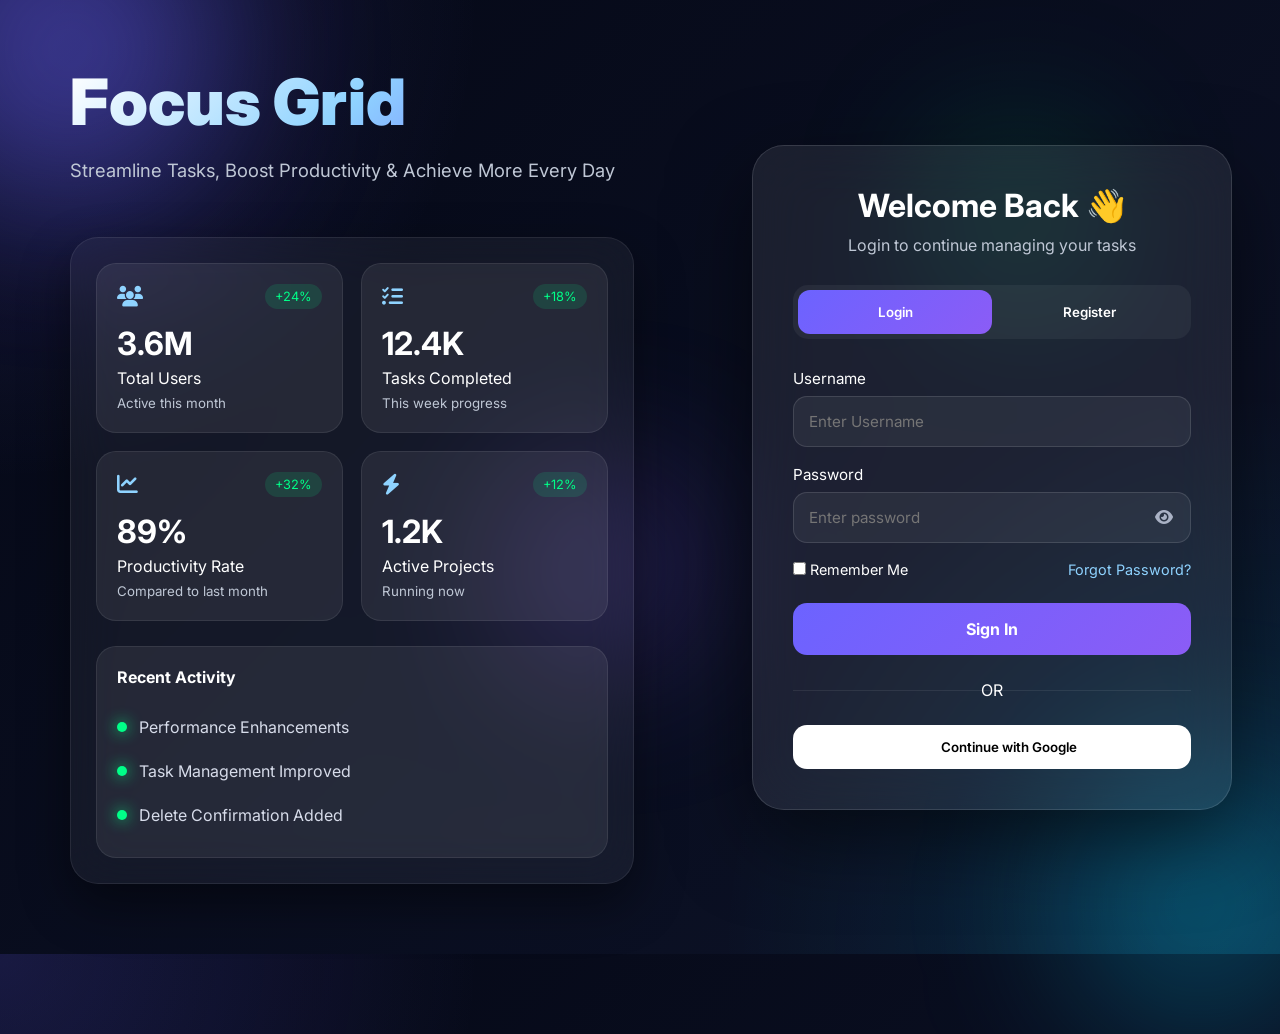
==== commit 1641c7d9: "Add files via upload" ====
--- a/index.html
+++ b/index.html
@@ -4,7 +4,7 @@
 <head>
     <meta charset="UTF-8">
     <meta name="viewport" content="width=device-width, initial-scale=1.0">
-    <title>OneShop Auth</title>
+    <title>Grid Focus - Login/Register</title>
 
     <link rel="stylesheet" href="index.css">
 
@@ -107,17 +107,17 @@
 
                     <div class="activity-item">
                         <div class="dot"></div>
-                        New Tasks Added
+                        Performance Enhancements
                     </div>
 
                     <div class="activity-item">
                         <div class="dot"></div>
-                        Logout Feature Added
+                        Task Management Improved
                     </div>
 
                     <div class="activity-item">
                         <div class="dot"></div>
-                        Responsive Designs Added
+                        Delete Confirmation Added
                     </div>
 
                 </div>
--- a/index.css
+++ b/index.css
@@ -1,858 +1,605 @@
-/* ==========================
-   GOOGLE FONT
-========================== */
+/* GOOGLE FONT */
 @import url('https://fonts.googleapis.com/css2?family=Inter:wght@300;400;500;600;700;800;900&display=swap');
 
-*{
-    margin:0;
-    padding:0;
-    box-sizing:border-box;
-    font-family:'Inter',sans-serif;
-}
-
-:root{
-
-    --primary:#6c63ff;
-    --secondary:#8b5cf6;
-    --accent:#00d4ff;
-
-    --bg:#050816;
-    --card:rgba(255,255,255,0.08);
-
-    --border:rgba(255,255,255,0.15);
-
-    --text:#ffffff;
-    --text-light:#bfc7d5;
-
-    --success:#00ff88;
-
-    --shadow:
-    0 20px 50px rgba(0,0,0,.45);
-
-}
-
-body{
-
-    min-height:100vh;
-
+* {
+    margin: 0;
+    padding: 0;
+    box-sizing: border-box;
+    font-family: 'Inter', sans-serif;
+}
+
+:root {
+    --primary: #6c63ff;
+    --secondary: #8b5cf6;
+    --accent: #00d4ff;
+    --bg: #050816;
+    --card: rgba(255, 255, 255, 0.08);
+    --border: rgba(255, 255, 255, 0.15);
+    --text: #ffffff;
+    --text-light: #bfc7d5;
+    --success: #00ff88;
+    --shadow: 0 20px 50px rgba(0, 0, 0, .45);
+}
+
+body {
+    min-height: 100vh;
     background:
-    radial-gradient(circle at top left,#6c63ff30,transparent 30%),
-    radial-gradient(circle at bottom right,#00d4ff25,transparent 35%),
-    linear-gradient(135deg,#050816,#0d1328);
-
-    overflow-x:hidden;
-
-    color:var(--text);
-
-}
-
-/* ==========================
-   MAIN CONTAINER
-========================== */
-
-.container{
-
-    min-height:100vh;
-
-    display:grid;
-    grid-template-columns:1.1fr .9fr;
-
-    position:relative;
-
-}
-
-/* ==========================
-   FLOATING ORBS
-========================== */
-
-.orb{
-
-    position:absolute;
-
-    border-radius:50%;
-
-    filter:blur(80px);
-
-    animation:float 10s ease-in-out infinite;
-
-    z-index:0;
-
-}
-
-.orb1{
-    width:300px;
-    height:300px;
-    background:#6c63ff70;
-    top:-100px;
-    left:-80px;
-}
-
-.orb2{
-    width:260px;
-    height:260px;
-    background:#00d4ff40;
-    bottom:-80px;
-    right:-50px;
-}
-
-.orb3{
-    width:180px;
-    height:180px;
-    background:#8b5cf650;
-    top:50%;
-    left:40%;
-}
-
-.orb4{
-    width:140px;
-    height:140px;
-    background:#00ff8840;
-    top:15%;
-    right:15%;
-}
-
-@keyframes float{
-
-    0%,100%{
-        transform:translateY(0);
-    }
-
-    50%{
-        transform:translateY(-30px);
-    }
-
-}
-
-/* ==========================
-   LEFT PANEL
-========================== */
-
-.left-panel{
-
-    padding:70px;
-
-    display:flex;
-    flex-direction:column;
-    justify-content:center;
-
-    position:relative;
-    z-index:2;
-
-}
-
-.brand-content h1{
-
-    font-size:4rem;
-
-    font-weight:900;
-
-    line-height:1;
-
-    background:linear-gradient(
-    135deg,
-    #fff,
-    #8fd3ff,
-    #6c63ff
-    );
-
-    -webkit-background-clip:text;
-    color:transparent;
-
-    margin-bottom:20px;
-
-}
-
-.brand-content p{
-
-    max-width:650px;
-
-    color:var(--text-light);
-
-    font-size:1.15rem;
-
-    line-height:1.8;
-
-    margin-bottom:50px;
-
-}
-
-/* ==========================
-   DASHBOARD
-========================== */
-
-.dashboard-preview{
-
-    backdrop-filter:blur(25px);
-
-    background:rgba(255,255,255,.05);
-
-    border:1px solid rgba(255,255,255,.08);
-
-    border-radius:28px;
-
-    padding:25px;
-
-    box-shadow:var(--shadow);
-
-}
-
-.stats-grid{
-
-    display:grid;
-    grid-template-columns:repeat(2,1fr);
-
-    gap:18px;
-
-    margin-bottom:25px;
-
-}
-
-.stat-card{
-
-    background:rgba(255,255,255,.07);
-
-    border:1px solid rgba(255,255,255,.08);
-
-    border-radius:20px;
-
-    padding:20px;
-
-    transition:.4s;
-
-}
-
-.stat-card:hover{
-
-    transform:translateY(-8px);
-
-    background:rgba(255,255,255,.1);
-
-}
-
-.stat-top{
-
-    display:flex;
-    justify-content:space-between;
-    align-items:center;
-
-    margin-bottom:15px;
-
-}
-
-.stat-top i{
-
-    font-size:1.3rem;
-
-    color:#8fd3ff;
-
-}
-
-.trend{
-
-    background:#00ff8820;
-
-    color:#00ff88;
-
-    padding:5px 10px;
-
-    border-radius:20px;
-
-    font-size:.8rem;
-
-}
-
-.stat-card h2{
-
-    font-size:2rem;
-    margin-bottom:5px;
-
-}
-
-.stat-card p{
-
-    color:#fff;
-    margin-bottom:4px;
-
-}
-
-.stat-card small{
-
-    color:var(--text-light);
-
-}
-
-/* ==========================
-   ACTIVITY CARD
-========================== */
-
-.activity-card{
-
-    background:rgba(255,255,255,.07);
-
-    border-radius:20px;
-
-    padding:20px;
-
-    border:1px solid rgba(255,255,255,.08);
-
-}
-
-.activity-card h4{
-
-    margin-bottom:18px;
-
-}
-
-.activity-item{
-
-    display:flex;
-    align-items:center;
-
-    gap:12px;
-
-    padding:12px 0;
-
-    color:#d7dcea;
-
-}
-
-.dot{
-
-    width:10px;
-    height:10px;
-
-    border-radius:50%;
-
-    background:#00ff88;
-
-    box-shadow:0 0 15px #00ff88;
-
-}
-
-/* ==========================
-   RIGHT PANEL
-========================== */
-
-.right-panel{
-
-    display:flex;
-    justify-content:center;
-    align-items:center;
-
-    padding:40px;
-
-    position:relative;
-    z-index:2;
-
-}
-
-.auth-card{
-
-    width:100%;
-    max-width:480px;
-
-    background:rgba(255,255,255,.08);
-
-    backdrop-filter:blur(30px);
-
-    border:1px solid rgba(255,255,255,.12);
-
-    border-radius:32px;
-
-    padding:40px;
-
-    box-shadow:
-    0 30px 80px rgba(0,0,0,.5);
-
-}
-
-.auth-header{
-
-    text-align:center;
-    margin-bottom:30px;
-
-}
-
-.auth-header h2{
-
-    font-size:2rem;
-    margin-bottom:10px;
-
-}
-
-.auth-header p{
-
-    color:var(--text-light);
-
-}
-
-/* ==========================
-   TABS
-========================== */
-
-.tabs{
-
-    display:flex;
-
-    background:rgba(255,255,255,.05);
-
-    padding:5px;
-
-    border-radius:15px;
-
-    margin-bottom:30px;
-
-}
-
-.tab{
-
-    flex:1;
-
-    border:none;
-    outline:none;
-
-    cursor:pointer;
-
-    padding:14px;
-
-    border-radius:12px;
-
-    color:#fff;
-
-    background:transparent;
-
-    font-weight:600;
-
-    transition:.3s;
-
-}
-
-.tab.active{
-
-    background:linear-gradient(
-    135deg,
-    #6c63ff,
-    #8b5cf6
-    );
-
-}
-
-/* ==========================
-   FORM
-========================== */
-
-.auth-form{
-
-    display:none;
-
-}
-
-.active-form{
-
-    display:block;
-
-}
-
-.form-group{
-
-    margin-bottom:18px;
-
-}
-
-.form-group label{
-
-    display:block;
-
-    margin-bottom:8px;
-
-    font-size:.95rem;
-
-}
-
-.form-group input{
-
-    width:100%;
-
-    padding:15px;
-
-    border-radius:14px;
-
-    border:1px solid rgba(255,255,255,.12);
-
-    background:rgba(255,255,255,.06);
-
-    color:#fff;
-
-    font-size:.95rem;
-
-    transition:.3s;
-
-}
-
-.form-group input:focus{
-
-    outline:none;
-
-    border-color:#6c63ff;
-
-    box-shadow:0 0 0 4px rgba(108,99,255,.25);
-
-}
-
-.password-box{
-
-    position:relative;
-
-}
-
-.password-box i{
-
-    position:absolute;
-
-    right:18px;
-    top:50%;
-
-    transform:translateY(-50%);
-
-    cursor:pointer;
-
-    color:#aab2c5;
-
-}
-
-.remember-row{
-
-    display:flex;
-
-    justify-content:space-between;
-
-    align-items:center;
-
-    margin-bottom:25px;
-
-    font-size:.9rem;
-
-}
-
-.remember-row a{
-
-    text-decoration:none;
-
-    color:#8fd3ff;
-
-}
-
-/* ==========================
-   BUTTONS
-========================== */
-
-.primary-btn{
-
-    width:100%;
-
-    border:none;
-
-    cursor:pointer;
-
-    padding:16px;
-
-    border-radius:14px;
-
-    font-weight:700;
-
-    color:#fff;
-
-    font-size:1rem;
-
-    background:linear-gradient(
-    135deg,
-    #6c63ff,
-    #8b5cf6
-    );
-
-    transition:.35s;
-
-}
-
-.primary-btn:hover{
-
-    transform:translateY(-3px);
-
-    box-shadow:
-    0 15px 30px rgba(108,99,255,.45);
-
-}
-
-.divider{
-
-    text-align:center;
-
-    margin:25px 0;
-
-    position:relative;
-
-}
-
-.divider::before{
-
-    content:"";
-
-    position:absolute;
-
-    width:100%;
-    height:1px;
-
-    background:rgba(255,255,255,.08);
-
-    left:0;
-    top:50%;
-
-}
-
-.divider span{
-
-    background:#111827;
-
-    padding:0 15px;
-
-    position:relative;
-
-}
-
-.google-btn{
-
-    width:100%;
-
-    border:none;
-
-    cursor:pointer;
-
-    padding:14px;
-
-    border-radius:14px;
-
-    display:flex;
-
-    align-items:center;
-
-    justify-content:center;
-
-    gap:12px;
-
-    background:#fff;
-
-    font-weight:600;
-
-    transition:.3s;
-
-}
-
-.google-btn:hover{
-
-    transform:translateY(-3px);
-
-}
-
-.google-btn img{
-
-    width:22px;
-
-}
-
-/* ==========================
-   SCROLLBAR
-========================== */
-
-::-webkit-scrollbar{
-    width:8px;
-}
-
-::-webkit-scrollbar-thumb{
-    background:#6c63ff;
-    border-radius:20px;
-}
-
-/* ==========================
-   RESPONSIVE DESIGN
-========================== */
+        radial-gradient(circle at top left, #6c63ff30, transparent 30%),
+        radial-gradient(circle at bottom right, #00d4ff25, transparent 35%),
+        linear-gradient(135deg, #050816, #0d1328);
+    overflow-x: hidden;
+    color: var(--text);
+}
+
+/* MAIN CONTAINER */
+
+.container {
+    min-height: 100vh;
+    display: grid;
+    grid-template-columns: 1.1fr .9fr;
+    position: relative;
+}
+
+/* FLOATING ORBS */
+
+.orb {
+    position: absolute;
+    border-radius: 50%;
+    filter: blur(80px);
+    animation: float 10s ease-in-out infinite;
+    z-index: 0;
+
+}
+
+.orb1 {
+    width: 300px;
+    height: 300px;
+    background: #6c63ff70;
+    top: -100px;
+    left: -80px;
+}
+
+.orb2 {
+    width: 260px;
+    height: 260px;
+    background: #00d4ff40;
+    bottom: -80px;
+    right: -50px;
+}
+
+.orb3 {
+    width: 180px;
+    height: 180px;
+    background: #8b5cf650;
+    top: 50%;
+    left: 40%;
+}
+
+.orb4 {
+    width: 140px;
+    height: 140px;
+    background: #00ff8840;
+    top: 15%;
+    right: 15%;
+}
+
+@keyframes float {
+
+    0%,
+    100% {
+        transform: translateY(0);
+    }
+
+    50% {
+        transform: translateY(-30px);
+    }
+}
+
+/* LEFT PANEL */
+
+.left-panel {
+    padding: 70px;
+    display: flex;
+    flex-direction: column;
+    justify-content: center;
+    position: relative;
+    z-index: 2;
+}
+
+.brand-content h1 {
+    font-size: 4rem;
+    font-weight: 900;
+    line-height: 1;
+    background: linear-gradient(135deg, #fff, #8fd3ff, #6c63ff);
+    -webkit-background-clip: text;
+    color: transparent;
+    margin-bottom: 20px;
+}
+
+.brand-content p {
+    max-width: 650px;
+    color: var(--text-light);
+    font-size: 1.15rem;
+    line-height: 1.8;
+    margin-bottom: 50px;
+}
+
+/* DASHBOARD */
+
+.dashboard-preview {
+    backdrop-filter: blur(25px);
+    background: rgba(255, 255, 255, .05);
+    border: 1px solid rgba(255, 255, 255, .08);
+    border-radius: 28px;
+    padding: 25px;
+    box-shadow: var(--shadow);
+}
+
+.stats-grid {
+    display: grid;
+    grid-template-columns: repeat(2, 1fr);
+    gap: 18px;
+    margin-bottom: 25px;
+}
+
+.stat-card {
+    background: rgba(255, 255, 255, .07);
+    border: 1px solid rgba(255, 255, 255, .08);
+    border-radius: 20px;
+    padding: 20px;
+    transition: .4s;
+}
+
+.stat-card:hover {
+    transform: translateY(-8px);
+    background: rgba(255, 255, 255, .1);
+}
+
+.stat-top {
+    display: flex;
+    justify-content: space-between;
+    align-items: center;
+    margin-bottom: 15px;
+}
+
+.stat-top i {
+    font-size: 1.3rem;
+    color: #8fd3ff;
+}
+
+.trend {
+    background: #00ff8820;
+    color: #00ff88;
+    padding: 5px 10px;
+    border-radius: 20px;
+    font-size: .8rem;
+}
+
+.stat-card h2 {
+    font-size: 2rem;
+    margin-bottom: 5px;
+}
+
+.stat-card p {
+    color: #fff;
+    margin-bottom: 4px;
+}
+
+.stat-card small {
+    color: var(--text-light);
+}
+
+/* ACTIVITY CARD */
+
+.activity-card {
+    background: rgba(255, 255, 255, .07);
+    border-radius: 20px;
+    padding: 20px;
+    border: 1px solid rgba(255, 255, 255, .08);
+}
+
+.activity-card h4 {
+    margin-bottom: 18px;
+}
+
+.activity-item {
+    display: flex;
+    align-items: center;
+    gap: 12px;
+    padding: 12px 0;
+    color: #d7dcea;
+}
+
+.dot {
+    width: 10px;
+    height: 10px;
+    border-radius: 50%;
+    background: #00ff88;
+    box-shadow: 0 0 15px #00ff88;
+}
+
+/* RIGHT PANEL */
+
+.right-panel {
+    display: flex;
+    justify-content: center;
+    align-items: center;
+    padding: 40px;
+    position: relative;
+    z-index: 2;
+}
+
+.auth-card {
+    width: 100%;
+    max-width: 480px;
+    background: rgba(255, 255, 255, .08);
+    backdrop-filter: blur(30px);
+    border: 1px solid rgba(255, 255, 255, .12);
+    border-radius: 32px;
+    padding: 40px;
+    box-shadow: 0 30px 80px rgba(0, 0, 0, .5);
+}
+
+.auth-header {
+    text-align: center;
+    margin-bottom: 30px;
+}
+
+.auth-header h2 {
+    font-size: 2rem;
+    margin-bottom: 10px;
+}
+
+.auth-header p {
+    color: var(--text-light);
+}
+
+/* TABS */
+
+.tabs {
+    display: flex;
+    background: rgba(255, 255, 255, .05);
+    padding: 5px;
+    border-radius: 15px;
+    margin-bottom: 30px;
+}
+
+.tab {
+    flex: 1;
+    border: none;
+    outline: none;
+    cursor: pointer;
+    padding: 14px;
+    border-radius: 12px;
+    color: #fff;
+    background: transparent;
+    font-weight: 600;
+    transition: .3s;
+}
+
+.tab.active {
+    background: linear-gradient(135deg, #6c63ff, #8b5cf6);
+}
+
+/* FORM */
+
+.auth-form {
+    display: none;
+}
+
+.active-form {
+    display: block;
+}
+
+.form-group {
+    margin-bottom: 18px;
+}
+
+.form-group label {
+    display: block;
+    margin-bottom: 8px;
+    font-size: .95rem;
+}
+
+.form-group input {
+    width: 100%;
+    padding: 15px;
+    border-radius: 14px;
+    border: 1px solid rgba(255, 255, 255, .12);
+    background: rgba(255, 255, 255, .06);
+    color: #fff;
+    font-size: .95rem;
+    transition: .3s;
+}
+
+.form-group input:focus {
+    outline: none;
+    border-color: #6c63ff;
+    box-shadow: 0 0 0 4px rgba(108, 99, 255, .25);
+}
+
+.password-box {
+    position: relative;
+}
+
+.password-box i {
+    position: absolute;
+    right: 18px;
+    top: 50%;
+    transform: translateY(-50%);
+    cursor: pointer;
+    color: #aab2c5;
+}
+
+.remember-row {
+    display: flex;
+    justify-content: space-between;
+    align-items: center;
+    margin-bottom: 25px;
+    font-size: .9rem;
+}
+
+.remember-row a {
+    text-decoration: none;
+    color: #8fd3ff;
+}
+
+/* BUTTONS */
+
+.primary-btn {
+    width: 100%;
+    border: none;
+    cursor: pointer;
+    padding: 16px;
+    border-radius: 14px;
+    font-weight: 700;
+    color: #fff;
+    font-size: 1rem;
+    background: linear-gradient(135deg, #6c63ff, #8b5cf6);
+    transition: .35s;
+}
+
+.primary-btn:hover {
+    transform: translateY(-3px);
+    box-shadow: 0 15px 30px rgba(108, 99, 255, .45);
+}
+
+.divider {
+    text-align: center;
+    margin: 25px 0;
+    position: relative;
+}
+
+.divider::before {
+    content: "";
+    position: absolute;
+    width: 100%;
+    height: 1px;
+    background: rgba(255, 255, 255, .08);
+    left: 0;
+    top: 50%;
+}
+
+.divider span {
+    padding: 0 15px;
+    position: relative;
+}
+
+.google-btn {
+    width: 100%;
+    border: none;
+    cursor: pointer;
+    padding: 14px;
+    border-radius: 14px;
+    display: flex;
+    align-items: center;
+    justify-content: center;
+    gap: 12px;
+    background: #fff;
+    font-weight: 600;
+    transition: .3s;
+}
+
+.google-btn:hover {
+    transform: translateY(-3px);
+
+}
+
+.google-btn img {
+    width: 22px;
+
+}
+
+/* SCROLLBAR */
+
+::-webkit-scrollbar {
+    width: 8px;
+}
+
+::-webkit-scrollbar-thumb {
+    background: #6c63ff;
+    border-radius: 20px;
+}
+
+/* RESPONSIVE DESIGN */
 
 /* Laptop */
-@media (max-width: 1200px){
-
-    .left-panel{
-        padding:50px;
-    }
-
-    .brand-content h1{
-        font-size:3.2rem;
-    }
-
-    .dashboard-preview{
-        padding:20px;
+@media (max-width: 1200px) {
+
+    .left-panel {
+        padding: 50px;
+    }
+
+    .brand-content h1 {
+        font-size: 3.2rem;
+    }
+
+    .dashboard-preview {
+        padding: 20px;
     }
 
 }
 
 /* Tablet */
-@media (max-width: 992px){
-
-    .container{
-        grid-template-columns:1fr;
-        min-height:auto;
-    }
-
-    .left-panel{
-        display:flex;
-        justify-content:center;
-        align-items:center;
-        text-align:center;
-        padding:50px 30px 20px;
-    }
-
-    .dashboard-preview{
-        display:none;
-    }
-
-    .brand-content{
-        max-width:700px;
-    }
-
-    .brand-content h1{
-        font-size:3rem;
-        margin-bottom:15px;
-    }
-
-    .brand-content p{
-        margin:0 auto;
-        font-size:1rem;
-        line-height:1.7;
-    }
-
-    .right-panel{
-        padding:30px;
-    }
-
-    .auth-card{
-        max-width:550px;
-        width:100%;
+@media (max-width: 992px) {
+
+    .container {
+        grid-template-columns: 1fr;
+        min-height: auto;
+    }
+
+    .left-panel {
+        display: flex;
+        justify-content: center;
+        align-items: center;
+        text-align: center;
+        padding: 50px 30px 20px;
+    }
+
+    .dashboard-preview {
+        display: none;
+    }
+
+    .brand-content {
+        max-width: 700px;
+    }
+
+    .brand-content h1 {
+        font-size: 3rem;
+        margin-bottom: 15px;
+    }
+
+    .brand-content p {
+        margin: 0 auto;
+        font-size: 1rem;
+        line-height: 1.7;
+    }
+
+    .right-panel {
+        padding: 30px;
+    }
+
+    .auth-card {
+        max-width: 550px;
+        width: 100%;
     }
 
 }
 
 /* Mobile */
-@media (max-width: 768px){
-
-    .left-panel{
-        padding:40px 20px 10px;
-    }
-
-    .brand-content h1{
-        font-size:2.5rem;
-    }
-
-    .brand-content p{
-        font-size:.95rem;
-    }
-
-    .right-panel{
-        padding:20px;
-    }
-
-    .auth-card{
-        padding:30px;
-        border-radius:24px;
-    }
-
-    .auth-header h2{
-        font-size:1.8rem;
-    }
-
-    .stats-grid{
-        grid-template-columns:1fr;
-    }
-
-    .remember-row{
-        flex-direction:column;
-        gap:12px;
-        align-items:flex-start;
+@media (max-width: 768px) {
+
+    .left-panel {
+        padding: 40px 20px 10px;
+    }
+
+    .brand-content h1 {
+        font-size: 2.5rem;
+    }
+
+    .brand-content p {
+        font-size: .95rem;
+    }
+
+    .right-panel {
+        padding: 20px;
+    }
+
+    .auth-card {
+        padding: 30px;
+        border-radius: 24px;
+    }
+
+    .auth-header h2 {
+        font-size: 1.8rem;
+    }
+
+    .stats-grid {
+        grid-template-columns: 1fr;
+    }
+
+    .remember-row {
+        flex-direction: column;
+        gap: 12px;
+        align-items: flex-start;
     }
 
 }
 
 /* Small Mobile */
-@media (max-width: 576px){
-
-    .left-panel{
-        padding:30px 15px 5px;
-    }
-
-    .brand-content h1{
-        font-size:2.1rem;
-    }
-
-    .brand-content p{
-        font-size:.9rem;
-    }
-
-    .auth-card{
-        padding:24px 20px;
-        border-radius:20px;
-    }
-
-    .auth-header h2{
-        font-size:1.5rem;
-    }
-
-    .auth-header p{
-        font-size:.9rem;
-    }
-
-    .tab{
-        padding:12px;
-        font-size:.9rem;
-    }
-
-    .form-group input{
-        padding:14px;
+@media (max-width: 576px) {
+
+    .left-panel {
+        padding: 30px 15px 5px;
+    }
+
+    .brand-content h1 {
+        font-size: 2.1rem;
+    }
+
+    .brand-content p {
+        font-size: .9rem;
+    }
+
+    .auth-card {
+        padding: 24px 20px;
+        border-radius: 20px;
+    }
+
+    .auth-header h2 {
+        font-size: 1.5rem;
+    }
+
+    .auth-header p {
+        font-size: .9rem;
+    }
+
+    .tab {
+        padding: 12px;
+        font-size: .9rem;
+    }
+
+    .form-group input {
+        padding: 14px;
     }
 
     .primary-btn,
-    .google-btn{
-        padding:14px;
+    .google-btn {
+        padding: 14px;
     }
 
 }
 
 /* Extra Small Devices */
-@media (max-width: 380px){
-
-    .brand-content h1{
-        font-size:1.8rem;
-    }
-
-    .auth-card{
-        padding:18px;
-    }
-
-    .auth-header h2{
-        font-size:1.3rem;
-    }
-
-    .tabs{
-        gap:4px;
-    }
-
-    .tab{
-        font-size:.85rem;
-        padding:10px;
-    }
-
-    .form-group label{
-        font-size:.85rem;
-    }
-
-    .form-group input{
-        font-size:.9rem;
+@media (max-width: 380px) {
+
+    .brand-content h1 {
+        font-size: 1.8rem;
+    }
+
+    .auth-card {
+        padding: 18px;
+    }
+
+    .auth-header h2 {
+        font-size: 1.3rem;
+    }
+
+    .tabs {
+        gap: 4px;
+    }
+
+    .tab {
+        font-size: .85rem;
+        padding: 10px;
+    }
+
+    .form-group label {
+        font-size: .85rem;
+    }
+
+    .form-group input {
+        font-size: .9rem;
     }
 
 }
